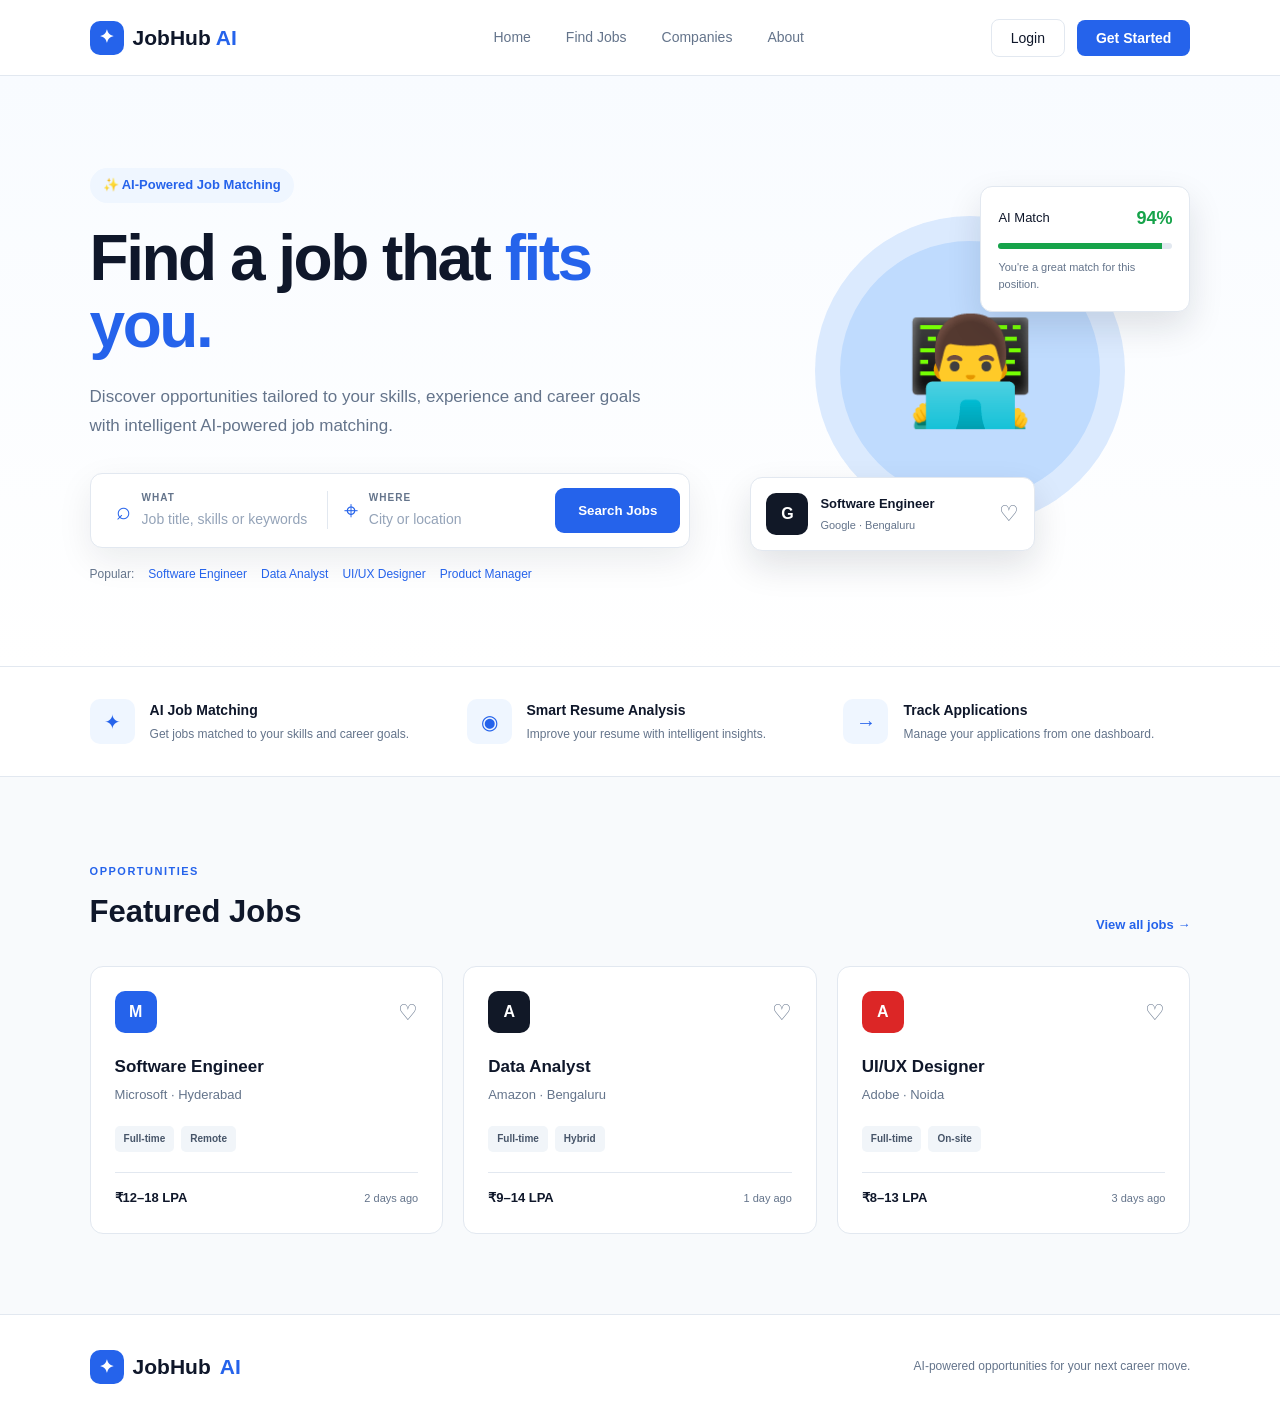
==== FrontEnd/index.html @ 9cd7b2ef "FrontEnd basics done." ====
<!DOCTYPE html>
<html lang="en">
<head>
    <meta charset="UTF-8">
    <meta name="viewport" content="width=device-width, initial-scale=1.0">

    <title>JobHub AI - Find Your Next Opportunity</title>

    <link rel="stylesheet" href="css/style.css">
</head>

<body>

    <!-- Navigation -->
    <header class="navbar">

        <div class="logo">
            <span class="logo-icon">✦</span>
            <span>JobHub <b>AI</b></span>
        </div>

        <nav>
            <a href="#">Home</a>
            <a href="#">Find Jobs</a>
            <a href="#">Companies</a>
            <a href="#">About</a>
        </nav>

        <div class="nav-actions">
            <button class="login-btn">Login</button>
            <button class="signup-btn">Get Started</button>
        </div>

    </header>


    <!-- Hero Section -->
    <main>

        <section class="hero">

            <div class="hero-content">

                <div class="ai-badge">
                    ✨ AI-Powered Job Matching
                </div>

                <h1>
                    Find a job that
                    <span>fits you.</span>
                </h1>

                <p>
                    Discover opportunities tailored to your skills,
                    experience and career goals with intelligent AI-powered
                    job matching.
                </p>


                <!-- Search Box -->
                <div class="search-box">

                    <div class="search-field">
                        <span>⌕</span>
                        <div>
                            <small>WHAT</small>
                            <input
                                type="text"
                                placeholder="Job title, skills or keywords"
                            >
                        </div>
                    </div>

                    <div class="search-divider"></div>

                    <div class="search-field">
                        <span>⌖</span>
                        <div>
                            <small>WHERE</small>
                            <input
                                type="text"
                                placeholder="City or location"
                            >
                        </div>
                    </div>

                    <button class="search-btn">
                        Search Jobs
                    </button>

                </div>


                <div class="popular-searches">
                    <span>Popular:</span>
                    <a href="#">Software Engineer</a>
                    <a href="#">Data Analyst</a>
                    <a href="#">UI/UX Designer</a>
                    <a href="#">Product Manager</a>
                </div>

            </div>


            <!-- Hero Visual -->
            <div class="hero-visual">

                <div class="floating-card match-card">

                    <div class="match-header">
                        <span>AI Match</span>
                        <strong>94%</strong>
                    </div>

                    <div class="match-bar">
                        <div></div>
                    </div>

                    <p>
                        You're a great match for this position.
                    </p>

                </div>


                <div class="profile-circle">
                    <div class="profile-placeholder">
                        👨‍💻
                    </div>
                </div>


                <div class="floating-card job-card">

                    <div class="company-logo">
                        G
                    </div>

                    <div>
                        <h4>Software Engineer</h4>
                        <p>Google · Bengaluru</p>
                    </div>

                    <span class="bookmark">♡</span>

                </div>

            </div>

        </section>


        <!-- Features -->
        <section class="features">

            <div class="feature">

                <div class="feature-icon">
                    ✦
                </div>

                <div>
                    <h3>AI Job Matching</h3>
                    <p>
                        Get jobs matched to your skills and career goals.
                    </p>
                </div>

            </div>


            <div class="feature">

                <div class="feature-icon">
                    ◉
                </div>

                <div>
                    <h3>Smart Resume Analysis</h3>
                    <p>
                        Improve your resume with intelligent insights.
                    </p>
                </div>

            </div>


            <div class="feature">

                <div class="feature-icon">
                    → 
                </div>

                <div>
                    <h3>Track Applications</h3>
                    <p>
                        Manage your applications from one dashboard.
                    </p>
                </div>

            </div>

        </section>


        <!-- Featured Jobs -->
        <section class="jobs-section">

            <div class="section-heading">

                <div>
                    <span class="section-label">OPPORTUNITIES</span>
                    <h2>Featured Jobs</h2>
                </div>

                <a href="#">View all jobs →</a>

            </div>


            <div class="jobs-grid">

                <div class="job-card-item">

                    <div class="job-top">
                        <div class="company-logo microsoft">
                            M
                        </div>

                        <span class="heart">♡</span>
                    </div>

                    <h3>Software Engineer</h3>

                    <p class="company">
                        Microsoft · Hyderabad
                    </p>

                    <div class="job-tags">
                        <span>Full-time</span>
                        <span>Remote</span>
                    </div>

                    <div class="job-bottom">
                        <strong>₹12–18 LPA</strong>
                        <span>2 days ago</span>
                    </div>

                </div>


                <div class="job-card-item">

                    <div class="job-top">
                        <div class="company-logo amazon">
                            A
                        </div>

                        <span class="heart">♡</span>
                    </div>

                    <h3>Data Analyst</h3>

                    <p class="company">
                        Amazon · Bengaluru
                    </p>

                    <div class="job-tags">
                        <span>Full-time</span>
                        <span>Hybrid</span>
                    </div>

                    <div class="job-bottom">
                        <strong>₹9–14 LPA</strong>
                        <span>1 day ago</span>
                    </div>

                </div>


                <div class="job-card-item">

                    <div class="job-top">
                        <div class="company-logo adobe">
                            A
                        </div>

                        <span class="heart">♡</span>
                    </div>

                    <h3>UI/UX Designer</h3>

                    <p class="company">
                        Adobe · Noida
                    </p>

                    <div class="job-tags">
                        <span>Full-time</span>
                        <span>On-site</span>
                    </div>

                    <div class="job-bottom">
                        <strong>₹8–13 LPA</strong>
                        <span>3 days ago</span>
                    </div>

                </div>

            </div>

        </section>

    </main>


    <footer>

        <div class="logo">
            <span class="logo-icon">✦</span>
            JobHub <b>AI</b>
        </div>

        <p>AI-powered opportunities for your next career move.</p>

    </footer>


    <script src="js/script.js"></script>

</body>
</html>
---- FrontEnd/css/style.css ----
/* ================================
   GLOBAL
================================ */

* {
    margin: 0;
    padding: 0;
    box-sizing: border-box;
}

:root {
    --primary: #2563eb;
    --primary-dark: #1d4ed8;
    --dark: #0f172a;
    --text: #334155;
    --muted: #64748b;
    --light: #f8fafc;
    --border: #e2e8f0;
    --white: #ffffff;
    --success: #16a34a;
}

body {
    font-family: Arial, Helvetica, sans-serif;
    background: var(--white);
    color: var(--dark);
    line-height: 1.6;
}

a {
    text-decoration: none;
    color: inherit;
}

button,
input {
    font-family: inherit;
}


/* ================================
   NAVBAR
================================ */

.navbar {
    height: 76px;
    padding: 0 7%;
    display: flex;
    align-items: center;
    justify-content: space-between;
    border-bottom: 1px solid var(--border);
    background: rgba(255, 255, 255, 0.95);
}

.logo {
    display: flex;
    align-items: center;
    gap: 9px;
    font-size: 21px;
    font-weight: 700;
    color: var(--dark);
}

.logo b {
    color: var(--primary);
}

.logo-icon {
    width: 34px;
    height: 34px;
    border-radius: 10px;
    background: var(--primary);
    color: white;
    display: flex;
    align-items: center;
    justify-content: center;
    font-size: 18px;
}

.navbar nav {
    display: flex;
    gap: 35px;
    margin-left: 70px;
}

.navbar nav a {
    color: var(--muted);
    font-size: 14px;
    font-weight: 500;
    transition: 0.2s;
}

.navbar nav a:hover {
    color: var(--primary);
}

.nav-actions {
    display: flex;
    align-items: center;
    gap: 12px;
}

.login-btn,
.signup-btn {
    padding: 10px 19px;
    border-radius: 8px;
    font-size: 14px;
    cursor: pointer;
    transition: 0.2s;
}

.login-btn {
    background: white;
    border: 1px solid var(--border);
    color: var(--dark);
}

.login-btn:hover {
    border-color: var(--primary);
    color: var(--primary);
}

.signup-btn {
    border: none;
    background: var(--primary);
    color: white;
    font-weight: 600;
}

.signup-btn:hover {
    background: var(--primary-dark);
}


/* ================================
   HERO
================================ */

.hero {
    min-height: 590px;
    padding: 70px 7% 60px;
    display: flex;
    align-items: center;
    justify-content: space-between;
    gap: 60px;
    background: linear-gradient(
        180deg,
        #f8fbff 0%,
        #ffffff 100%
    );
}

.hero-content {
    max-width: 650px;
}

.ai-badge {
    display: inline-flex;
    align-items: center;
    gap: 7px;
    padding: 7px 13px;
    border-radius: 30px;
    background: #eff6ff;
    color: var(--primary);
    font-size: 13px;
    font-weight: 600;
    margin-bottom: 22px;
}

.hero h1 {
    font-size: clamp(48px, 5vw, 70px);
    line-height: 1.05;
    letter-spacing: -2.5px;
    margin-bottom: 24px;
}

.hero h1 span {
    color: var(--primary);
}

.hero-content > p {
    max-width: 560px;
    color: var(--muted);
    font-size: 17px;
    line-height: 1.7;
    margin-bottom: 32px;
}


/* ================================
   SEARCH BOX
================================ */

.search-box {
    display: flex;
    align-items: center;
    width: 100%;
    max-width: 650px;
    min-height: 75px;
    padding: 9px;
    background: white;
    border: 1px solid var(--border);
    border-radius: 12px;
    box-shadow: 0 12px 35px rgba(15, 23, 42, 0.08);
}

.search-field {
    flex: 1;
    display: flex;
    align-items: center;
    gap: 11px;
    padding: 0 16px;
}

.search-field > span {
    font-size: 25px;
    color: var(--primary);
}

.search-field small {
    display: block;
    font-size: 10px;
    color: var(--muted);
    font-weight: 700;
    letter-spacing: 1px;
}

.search-field input {
    width: 100%;
    border: none;
    outline: none;
    color: var(--dark);
    font-size: 14px;
    margin-top: 2px;
}

.search-field input::placeholder {
    color: #94a3b8;
}

.search-divider {
    width: 1px;
    height: 38px;
    background: var(--border);
}

.search-btn {
    border: none;
    border-radius: 9px;
    padding: 15px 23px;
    background: var(--primary);
    color: white;
    font-weight: 600;
    cursor: pointer;
    transition: 0.2s;
}

.search-btn:hover {
    background: var(--primary-dark);
    transform: translateY(-1px);
}


/* ================================
   POPULAR SEARCHES
================================ */

.popular-searches {
    margin-top: 17px;
    display: flex;
    align-items: center;
    flex-wrap: wrap;
    gap: 14px;
    font-size: 12px;
}

.popular-searches span {
    color: var(--muted);
}

.popular-searches a {
    color: var(--primary);
    font-weight: 500;
}

.popular-searches a:hover {
    text-decoration: underline;
}


/* ================================
   HERO VISUAL
================================ */

.hero-visual {
    width: 440px;
    height: 420px;
    position: relative;
    flex-shrink: 0;
}

.profile-circle {
    position: absolute;
    width: 310px;
    height: 310px;
    border-radius: 50%;
    background: #dbeafe;
    left: 65px;
    top: 50px;
    display: flex;
    align-items: center;
    justify-content: center;
}

.profile-placeholder {
    width: 260px;
    height: 260px;
    border-radius: 50%;
    background: #bfdbfe;
    display: flex;
    align-items: center;
    justify-content: center;
    font-size: 105px;
}

.floating-card {
    position: absolute;
    background: white;
    border: 1px solid var(--border);
    border-radius: 12px;
    box-shadow: 0 15px 35px rgba(15, 23, 42, 0.12);
    z-index: 2;
}

.match-card {
    width: 210px;
    padding: 17px;
    top: 20px;
    right: 0;
}

.match-header {
    display: flex;
    justify-content: space-between;
    align-items: center;
    font-size: 13px;
}

.match-header strong {
    color: var(--success);
    font-size: 18px;
}

.match-bar {
    width: 100%;
    height: 6px;
    background: #e2e8f0;
    border-radius: 20px;
    margin: 10px 0;
    overflow: hidden;
}

.match-bar div {
    width: 94%;
    height: 100%;
    background: var(--success);
}

.match-card p {
    color: var(--muted);
    font-size: 11px;
}

.job-card {
    bottom: 35px;
    left: 0;
    width: 285px;
    padding: 15px;
    display: flex;
    align-items: center;
    gap: 12px;
}

.company-logo {
    width: 42px;
    height: 42px;
    border-radius: 10px;
    background: #111827;
    color: white;
    display: flex;
    align-items: center;
    justify-content: center;
    font-weight: 700;
    flex-shrink: 0;
}

.job-card h4 {
    font-size: 13px;
    margin-bottom: 2px;
}

.job-card p {
    font-size: 11px;
    color: var(--muted);
}

.bookmark {
    margin-left: auto;
    font-size: 22px;
    color: var(--muted);
}


/* ================================
   FEATURES
================================ */

.features {
    padding: 32px 7%;
    display: grid;
    grid-template-columns: repeat(3, 1fr);
    gap: 30px;
    border-top: 1px solid var(--border);
    border-bottom: 1px solid var(--border);
}

.feature {
    display: flex;
    align-items: center;
    gap: 15px;
}

.feature-icon {
    width: 45px;
    height: 45px;
    border-radius: 10px;
    background: #eff6ff;
    color: var(--primary);
    display: flex;
    align-items: center;
    justify-content: center;
    font-size: 20px;
    flex-shrink: 0;
}

.feature h3 {
    font-size: 14px;
    margin-bottom: 3px;
}

.feature p {
    color: var(--muted);
    font-size: 12px;
}


/* ================================
   FEATURED JOBS
================================ */

.jobs-section {
    padding: 80px 7%;
    background: #f8fafc;
}

.section-heading {
    display: flex;
    align-items: flex-end;
    justify-content: space-between;
    margin-bottom: 30px;
}

.section-label {
    font-size: 11px;
    color: var(--primary);
    font-weight: 700;
    letter-spacing: 1.5px;
}

.section-heading h2 {
    font-size: 31px;
    margin-top: 4px;
}

.section-heading > a {
    color: var(--primary);
    font-size: 13px;
    font-weight: 600;
}

.jobs-grid {
    display: grid;
    grid-template-columns: repeat(3, 1fr);
    gap: 20px;
}

.job-card-item {
    background: white;
    padding: 24px;
    border: 1px solid var(--border);
    border-radius: 13px;
    transition: 0.25s;
}

.job-card-item:hover {
    transform: translateY(-4px);
    box-shadow: 0 15px 35px rgba(15, 23, 42, 0.08);
}

.job-top {
    display: flex;
    justify-content: space-between;
    align-items: center;
    margin-bottom: 20px;
}

.heart {
    color: var(--muted);
    font-size: 22px;
    cursor: pointer;
}

.job-card-item h3 {
    font-size: 17px;
    margin-bottom: 5px;
}

.company {
    color: var(--muted);
    font-size: 13px;
}

.job-tags {
    display: flex;
    gap: 7px;
    margin: 20px 0;
}

.job-tags span {
    background: #f1f5f9;
    color: #475569;
    padding: 5px 9px;
    border-radius: 5px;
    font-size: 10px;
    font-weight: 600;
}

.job-bottom {
    display: flex;
    justify-content: space-between;
    align-items: center;
    border-top: 1px solid var(--border);
    padding-top: 15px;
}

.job-bottom strong {
    font-size: 13px;
}

.job-bottom span {
    color: var(--muted);
    font-size: 11px;
}

.microsoft {
    background: #2563eb;
}

.amazon {
    background: #111827;
}

.adobe {
    background: #dc2626;
}


/* ================================
   FOOTER
================================ */

footer {
    padding: 35px 7%;
    display: flex;
    align-items: center;
    justify-content: space-between;
    border-top: 1px solid var(--border);
}

footer p {
    color: var(--muted);
    font-size: 12px;
}


/* ================================
   RESPONSIVE
================================ */

@media (max-width: 1000px) {

    .hero {
        padding-left: 5%;
        padding-right: 5%;
    }

    .navbar {
        padding-left: 5%;
        padding-right: 5%;
    }

    .hero-visual {
        width: 370px;
        transform: scale(0.9);
    }

    .features,
    .jobs-section {
        padding-left: 5%;
        padding-right: 5%;
    }

}

@media (max-width: 800px) {

    .navbar nav {
        display: none;
    }

    .hero {
        flex-direction: column;
        text-align: center;
    }

    .hero-content {
        max-width: 700px;
    }

    .hero-content > p {
        margin-left: auto;
        margin-right: auto;
    }

    .search-box {
        margin: auto;
    }

    .popular-searches {
        justify-content: center;
    }

    .features {
        grid-template-columns: 1fr;
    }

    .jobs-grid {
        grid-template-columns: 1fr;
    }

    .hero-visual {
        margin-top: 20px;
    }

}

@media (max-width: 550px) {

    .navbar {
        height: 68px;
    }

    .nav-actions .login-btn {
        display: none;
    }

    .hero {
        padding-top: 45px;
    }

    .hero h1 {
        font-size: 43px;
        letter-spacing: -1.5px;
    }

    .search-box {
        flex-direction: column;
        padding: 12px;
        gap: 10px;
    }

    .search-field {
        width: 100%;
        min-height: 45px;
    }

    .search-divider {
        width: 90%;
        height: 1px;
    }

    .search-btn {
        width: 100%;
    }

    .hero-visual {
        width: 340px;
        transform: scale(0.8);
        margin-top: -20px;
    }

    footer {
        flex-direction: column;
        gap: 15px;
        text-align: center;
    }

}
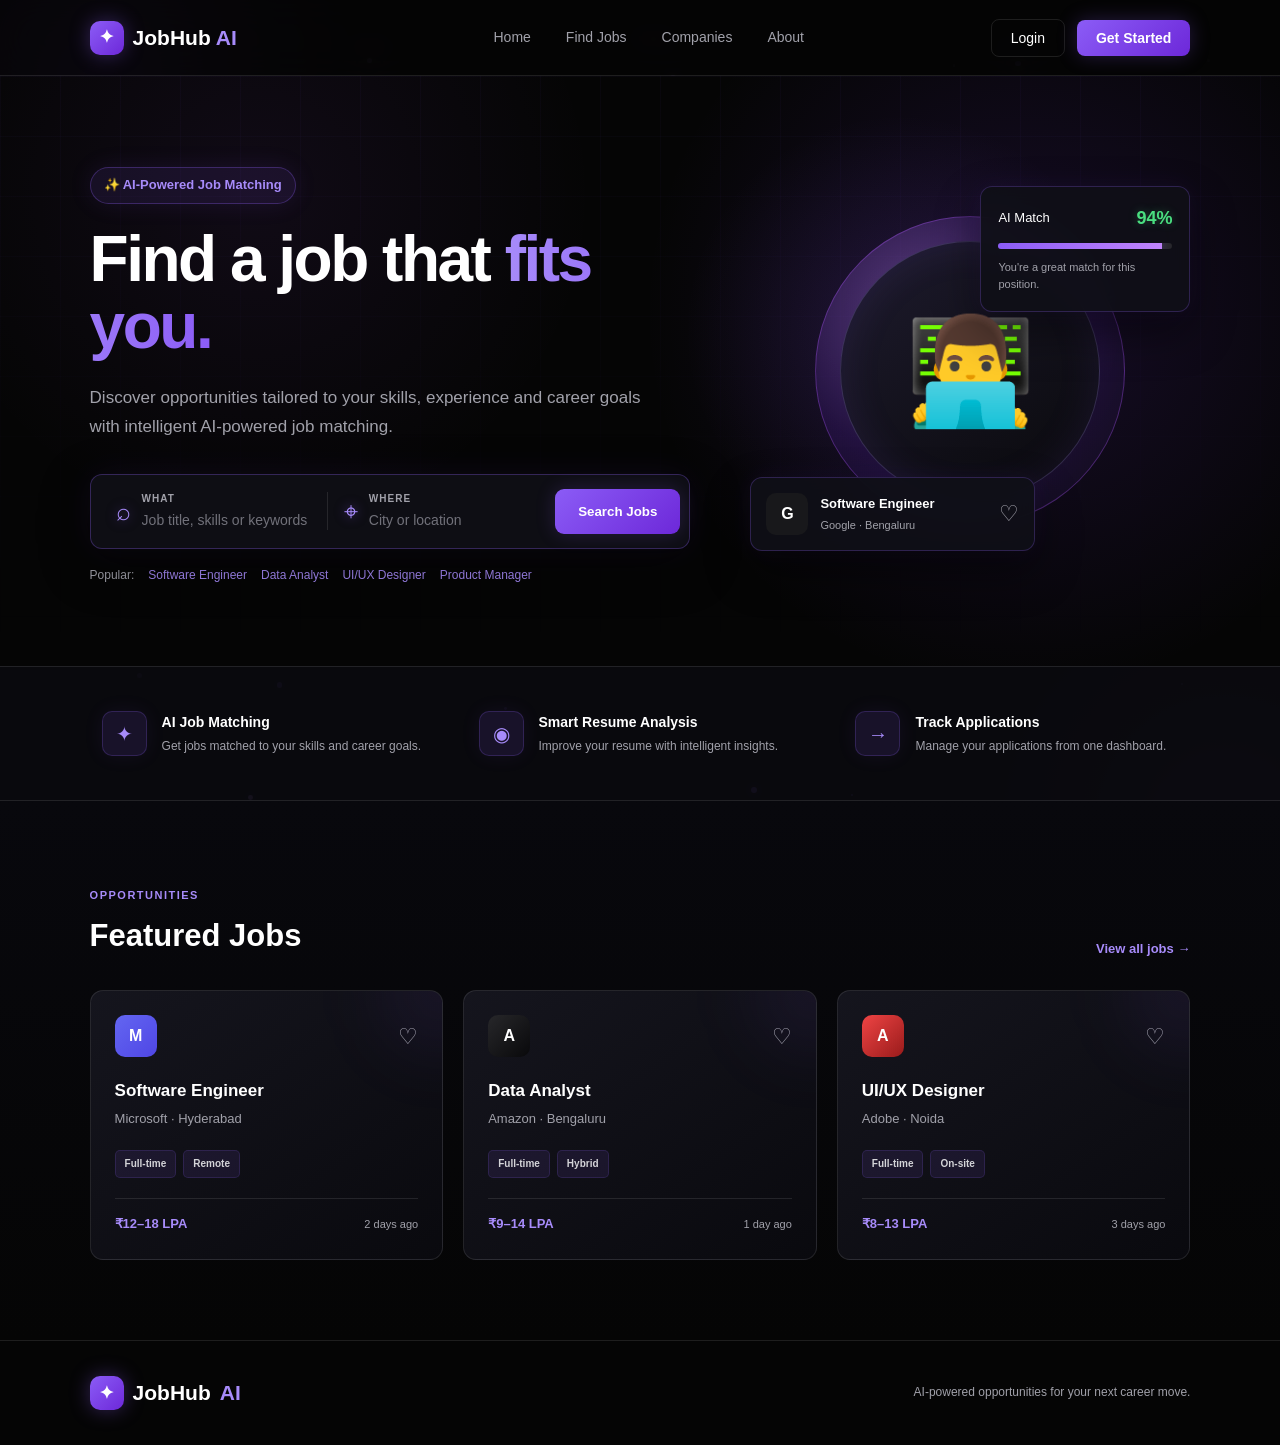
==== commit 4d4d62bf: "FrontUpdate" ====
--- a/FrontEnd/index.html
+++ b/FrontEnd/index.html
@@ -1,169 +1,342 @@
 <!DOCTYPE html>
 <html lang="en">
+
 <head>
+
     <meta charset="UTF-8">
-    <meta name="viewport" content="width=device-width, initial-scale=1.0">
+
+    <meta name="viewport"
+        content="width=device-width, initial-scale=1.0">
 
     <title>JobHub AI - Find Your Next Opportunity</title>
 
     <link rel="stylesheet" href="css/style.css">
+
 </head>
 
+
 <body>
 
-    <!-- Navigation -->
+    <!-- ==================================================
+         ANIMATED AI BACKGROUND
+         ================================================== -->
+
+    <div class="ai-background">
+
+        <div class="background-orb orb-one"></div>
+
+        <div class="background-orb orb-two"></div>
+
+        <div class="background-orb orb-three"></div>
+
+        <div class="background-grid"></div>
+
+    </div>
+
+
+    <!-- ==================================================
+         NAVIGATION
+         ================================================== -->
+
     <header class="navbar">
 
         <div class="logo">
+
             <span class="logo-icon">✦</span>
-            <span>JobHub <b>AI</b></span>
+
+            <span>
+                JobHub <b>AI</b>
+            </span>
+
         </div>
 
+
         <nav>
+
             <a href="#">Home</a>
+
             <a href="#">Find Jobs</a>
+
             <a href="#">Companies</a>
+
             <a href="#">About</a>
+
         </nav>
 
+
         <div class="nav-actions">
-            <button class="login-btn">Login</button>
-            <button class="signup-btn">Get Started</button>
+
+            <button class="login-btn">
+                Login
+            </button>
+
+            <button class="signup-btn">
+                Get Started
+            </button>
+
         </div>
 
     </header>
 
 
-    <!-- Hero Section -->
+    <!-- ==================================================
+         MAIN
+         ================================================== -->
+
     <main>
 
+
+        <!-- ==================================================
+             HERO SECTION
+             ================================================== -->
+
         <section class="hero">
 
+
             <div class="hero-content">
 
+
+                <!-- AI BADGE -->
+
                 <div class="ai-badge">
+
                     ✨ AI-Powered Job Matching
-                </div>
+
+                </div>
+
+
+                <!-- MAIN HEADING -->
 
                 <h1>
+
                     Find a job that
+
                     <span>fits you.</span>
+
                 </h1>
 
+
+                <!-- DESCRIPTION -->
+
                 <p>
-                    Discover opportunities tailored to your skills,
-                    experience and career goals with intelligent AI-powered
-                    job matching.
+
+                    Discover opportunities tailored to your
+                    skills, experience and career goals with
+                    intelligent AI-powered job matching.
+
                 </p>
 
 
-                <!-- Search Box -->
+                <!-- ==================================================
+                     SEARCH BOX
+                     ================================================== -->
+
                 <div class="search-box">
 
+
+                    <!-- JOB SEARCH -->
+
                     <div class="search-field">
+
                         <span>⌕</span>
+
                         <div>
+
                             <small>WHAT</small>
+
                             <input
                                 type="text"
                                 placeholder="Job title, skills or keywords"
                             >
+
                         </div>
-                    </div>
+
+                    </div>
+
 
                     <div class="search-divider"></div>
 
+
+                    <!-- LOCATION SEARCH -->
+
                     <div class="search-field">
+
                         <span>⌖</span>
+
                         <div>
+
                             <small>WHERE</small>
+
                             <input
                                 type="text"
                                 placeholder="City or location"
                             >
+
                         </div>
-                    </div>
+
+                    </div>
+
+
+                    <!-- SEARCH BUTTON -->
 
                     <button class="search-btn">
+
                         Search Jobs
+
                     </button>
 
                 </div>
 
 
+                <!-- ==================================================
+                     POPULAR SEARCHES
+                     ================================================== -->
+
                 <div class="popular-searches">
+
                     <span>Popular:</span>
-                    <a href="#">Software Engineer</a>
-                    <a href="#">Data Analyst</a>
-                    <a href="#">UI/UX Designer</a>
-                    <a href="#">Product Manager</a>
+
+                    <a href="#">
+                        Software Engineer
+                    </a>
+
+                    <a href="#">
+                        Data Analyst
+                    </a>
+
+                    <a href="#">
+                        UI/UX Designer
+                    </a>
+
+                    <a href="#">
+                        Product Manager
+                    </a>
+
                 </div>
 
             </div>
 
 
-            <!-- Hero Visual -->
+            <!-- ==================================================
+                 HERO VISUAL
+                 ================================================== -->
+
             <div class="hero-visual">
 
+
+                <!-- AI MATCH CARD -->
+
                 <div class="floating-card match-card">
 
                     <div class="match-header">
-                        <span>AI Match</span>
-                        <strong>94%</strong>
-                    </div>
+
+                        <span>
+                            AI Match
+                        </span>
+
+                        <strong>
+                            94%
+                        </strong>
+
+                    </div>
+
 
                     <div class="match-bar">
+
                         <div></div>
-                    </div>
+
+                    </div>
+
 
                     <p>
-                        You're a great match for this position.
+                        You're a great match
+                        for this position.
                     </p>
 
                 </div>
 
 
+                <!-- PROFILE -->
+
                 <div class="profile-circle">
+
                     <div class="profile-placeholder">
+
                         👨‍💻
-                    </div>
-                </div>
-
+
+                    </div>
+
+                </div>
+
+
+                <!-- JOB CARD -->
 
                 <div class="floating-card job-card">
 
                     <div class="company-logo">
+
                         G
-                    </div>
+
+                    </div>
+
 
                     <div>
-                        <h4>Software Engineer</h4>
-                        <p>Google · Bengaluru</p>
-                    </div>
-
-                    <span class="bookmark">♡</span>
-
-                </div>
+
+                        <h4>
+                            Software Engineer
+                        </h4>
+
+                        <p>
+                            Google · Bengaluru
+                        </p>
+
+                    </div>
+
+
+                    <span class="bookmark">
+                        ♡
+                    </span>
+
+                </div>
+
+
+                <!-- EXTRA AI DECORATION -->
+
+                <div class="hero-pulse pulse-one"></div>
+
+                <div class="hero-pulse pulse-two"></div>
 
             </div>
 
         </section>
 
 
-        <!-- Features -->
+        <!-- ==================================================
+             FEATURES
+             ================================================== -->
+
         <section class="features">
 
+
             <div class="feature">
 
                 <div class="feature-icon">
+
                     ✦
+
                 </div>
 
                 <div>
-                    <h3>AI Job Matching</h3>
+
+                    <h3>
+                        AI Job Matching
+                    </h3>
+
                     <p>
-                        Get jobs matched to your skills and career goals.
+                        Get jobs matched to your
+                        skills and career goals.
                     </p>
+
                 </div>
 
             </div>
@@ -172,14 +345,22 @@
             <div class="feature">
 
                 <div class="feature-icon">
+
                     ◉
+
                 </div>
 
                 <div>
-                    <h3>Smart Resume Analysis</h3>
+
+                    <h3>
+                        Smart Resume Analysis
+                    </h3>
+
                     <p>
-                        Improve your resume with intelligent insights.
+                        Improve your resume with
+                        intelligent insights.
                     </p>
+
                 </div>
 
             </div>
@@ -188,144 +369,275 @@
             <div class="feature">
 
                 <div class="feature-icon">
-                    → 
+
+                    →
+
                 </div>
 
                 <div>
-                    <h3>Track Applications</h3>
+
+                    <h3>
+                        Track Applications
+                    </h3>
+
                     <p>
-                        Manage your applications from one dashboard.
+                        Manage your applications
+                        from one dashboard.
                     </p>
+
                 </div>
 
             </div>
 
+
         </section>
 
 
-        <!-- Featured Jobs -->
+        <!-- ==================================================
+             FEATURED JOBS
+             ================================================== -->
+
         <section class="jobs-section">
 
+
             <div class="section-heading">
 
+
                 <div>
-                    <span class="section-label">OPPORTUNITIES</span>
-                    <h2>Featured Jobs</h2>
-                </div>
-
-                <a href="#">View all jobs →</a>
+
+                    <span class="section-label">
+                        OPPORTUNITIES
+                    </span>
+
+                    <h2>
+                        Featured Jobs
+                    </h2>
+
+                </div>
+
+
+                <a href="#">
+                    View all jobs →
+                </a>
 
             </div>
 
 
+            <!-- JOB GRID -->
+
             <div class="jobs-grid">
 
+
+                <!-- MICROSOFT -->
+
                 <div class="job-card-item">
 
+
                     <div class="job-top">
+
                         <div class="company-logo microsoft">
                             M
                         </div>
 
-                        <span class="heart">♡</span>
-                    </div>
-
-                    <h3>Software Engineer</h3>
+                        <span class="heart">
+                            ♡
+                        </span>
+
+                    </div>
+
+
+                    <h3>
+                        Software Engineer
+                    </h3>
+
 
                     <p class="company">
                         Microsoft · Hyderabad
                     </p>
 
+
                     <div class="job-tags">
-                        <span>Full-time</span>
-                        <span>Remote</span>
-                    </div>
+
+                        <span>
+                            Full-time
+                        </span>
+
+                        <span>
+                            Remote
+                        </span>
+
+                    </div>
+
 
                     <div class="job-bottom">
-                        <strong>₹12–18 LPA</strong>
-                        <span>2 days ago</span>
-                    </div>
-
-                </div>
-
+
+                        <strong>
+                            ₹12–18 LPA
+                        </strong>
+
+                        <span>
+                            2 days ago
+                        </span>
+
+                    </div>
+
+                </div>
+
+
+                <!-- AMAZON -->
 
                 <div class="job-card-item">
 
+
                     <div class="job-top">
+
                         <div class="company-logo amazon">
                             A
                         </div>
 
-                        <span class="heart">♡</span>
-                    </div>
-
-                    <h3>Data Analyst</h3>
+                        <span class="heart">
+                            ♡
+                        </span>
+
+                    </div>
+
+
+                    <h3>
+                        Data Analyst
+                    </h3>
+
 
                     <p class="company">
                         Amazon · Bengaluru
                     </p>
 
+
                     <div class="job-tags">
-                        <span>Full-time</span>
-                        <span>Hybrid</span>
-                    </div>
+
+                        <span>
+                            Full-time
+                        </span>
+
+                        <span>
+                            Hybrid
+                        </span>
+
+                    </div>
+
 
                     <div class="job-bottom">
-                        <strong>₹9–14 LPA</strong>
-                        <span>1 day ago</span>
-                    </div>
-
-                </div>
-
+
+                        <strong>
+                            ₹9–14 LPA
+                        </strong>
+
+                        <span>
+                            1 day ago
+                        </span>
+
+                    </div>
+
+                </div>
+
+
+                <!-- ADOBE -->
 
                 <div class="job-card-item">
 
+
                     <div class="job-top">
+
                         <div class="company-logo adobe">
                             A
                         </div>
 
-                        <span class="heart">♡</span>
-                    </div>
-
-                    <h3>UI/UX Designer</h3>
+                        <span class="heart">
+                            ♡
+                        </span>
+
+                    </div>
+
+
+                    <h3>
+                        UI/UX Designer
+                    </h3>
+
 
                     <p class="company">
                         Adobe · Noida
                     </p>
 
+
                     <div class="job-tags">
-                        <span>Full-time</span>
-                        <span>On-site</span>
-                    </div>
+
+                        <span>
+                            Full-time
+                        </span>
+
+                        <span>
+                            On-site
+                        </span>
+
+                    </div>
+
 
                     <div class="job-bottom">
-                        <strong>₹8–13 LPA</strong>
-                        <span>3 days ago</span>
-                    </div>
-
-                </div>
+
+                        <strong>
+                            ₹8–13 LPA
+                        </strong>
+
+                        <span>
+                            3 days ago
+                        </span>
+
+                    </div>
+
+                </div>
+
 
             </div>
 
         </section>
 
+
     </main>
 
 
+    <!-- ==================================================
+         FOOTER
+         ================================================== -->
+
     <footer>
 
+
         <div class="logo">
-            <span class="logo-icon">✦</span>
+
+            <span class="logo-icon">
+                ✦
+            </span>
+
             JobHub <b>AI</b>
+
         </div>
 
-        <p>AI-powered opportunities for your next career move.</p>
+
+        <p>
+            AI-powered opportunities for your
+            next career move.
+        </p>
+
 
     </footer>
 
 
+    <!-- ==================================================
+         JAVASCRIPT
+         ================================================== -->
+
     <script src="js/script.js"></script>
 
+
 </body>
+
 </html>
--- a/FrontEnd/css/style.css
+++ b/FrontEnd/css/style.css
@@ -1,6 +1,12 @@
-/* ================================
+/* =========================================================
+   JOBHUB AI
+   Purple + Black + White AI Theme
+   ========================================================= */
+
+
+/* =========================================================
    GLOBAL
-================================ */
+   ========================================================= */
 
 * {
     margin: 0;
@@ -9,23 +15,97 @@
 }
 
 :root {
-    --primary: #2563eb;
-    --primary-dark: #1d4ed8;
-    --dark: #0f172a;
-    --text: #334155;
-    --muted: #64748b;
-    --light: #f8fafc;
-    --border: #e2e8f0;
+    --primary: #8b5cf6;
+    --primary-dark: #6d28d9;
+    --primary-light: #a78bfa;
+    --purple-glow: #7c3aed;
+
+    --black: #050505;
+    --dark: #0a0a0f;
+    --dark-card: #101017;
+    --dark-card-2: #15151f;
+
+    --text: #f8fafc;
+    --muted: #a1a1aa;
+    --muted-light: #d4d4d8;
+
+    --border: rgba(139, 92, 246, 0.22);
+    --border-light: rgba(255, 255, 255, 0.10);
+
     --white: #ffffff;
-    --success: #16a34a;
+    --success: #4ade80;
+}
+
+
+/* =========================================================
+   BODY
+   ========================================================= */
+
+html {
+    scroll-behavior: smooth;
 }
 
 body {
     font-family: Arial, Helvetica, sans-serif;
-    background: var(--white);
-    color: var(--dark);
+    background: var(--black);
+    color: var(--text);
     line-height: 1.6;
-}
+    overflow-x: hidden;
+    position: relative;
+}
+
+
+/* Moving purple glow in the background */
+
+body::before {
+    content: "";
+    position: fixed;
+    width: 500px;
+    height: 500px;
+    border-radius: 50%;
+
+    background: radial-gradient(
+        circle,
+        rgba(124, 58, 237, 0.22) 0%,
+        rgba(124, 58, 237, 0.08) 35%,
+        transparent 70%
+    );
+
+    top: -180px;
+    left: -150px;
+
+    pointer-events: none;
+    z-index: -2;
+
+    animation: backgroundOrbOne 12s ease-in-out infinite;
+}
+
+
+/* Second moving purple glow */
+
+body::after {
+    content: "";
+    position: fixed;
+    width: 550px;
+    height: 550px;
+    border-radius: 50%;
+
+    background: radial-gradient(
+        circle,
+        rgba(168, 85, 247, 0.16) 0%,
+        rgba(139, 92, 246, 0.06) 35%,
+        transparent 70%
+    );
+
+    right: -220px;
+    bottom: -200px;
+
+    pointer-events: none;
+    z-index: -2;
+
+    animation: backgroundOrbTwo 15s ease-in-out infinite;
+}
+
 
 a {
     text-decoration: none;
@@ -38,564 +118,1296 @@
 }
 
 
-/* ================================
+/* =========================================================
+   BACKGROUND ANIMATIONS
+   ========================================================= */
+
+@keyframes backgroundOrbOne {
+
+    0% {
+        transform: translate(0, 0) scale(1);
+    }
+
+    50% {
+        transform: translate(180px, 100px) scale(1.2);
+    }
+
+    100% {
+        transform: translate(0, 0) scale(1);
+    }
+}
+
+
+@keyframes backgroundOrbTwo {
+
+    0% {
+        transform: translate(0, 0) scale(1);
+    }
+
+    50% {
+        transform: translate(-150px, -120px) scale(1.15);
+    }
+
+    100% {
+        transform: translate(0, 0) scale(1);
+    }
+}
+
+
+@keyframes floatCard {
+
+    0% {
+        transform: translateY(0);
+    }
+
+    50% {
+        transform: translateY(-10px);
+    }
+
+    100% {
+        transform: translateY(0);
+    }
+}
+
+
+@keyframes glowPulse {
+
+    0% {
+        box-shadow:
+            0 0 0 rgba(139, 92, 246, 0);
+    }
+
+    50% {
+        box-shadow:
+            0 0 35px rgba(139, 92, 246, 0.35);
+    }
+
+    100% {
+        box-shadow:
+            0 0 0 rgba(139, 92, 246, 0);
+    }
+}
+
+
+@keyframes profileGlow {
+
+    0% {
+        box-shadow:
+            0 0 30px rgba(139, 92, 246, 0.15);
+    }
+
+    50% {
+        box-shadow:
+            0 0 80px rgba(139, 92, 246, 0.40);
+    }
+
+    100% {
+        box-shadow:
+            0 0 30px rgba(139, 92, 246, 0.15);
+    }
+}
+
+
+/* =========================================================
    NAVBAR
-================================ */
+   ========================================================= */
 
 .navbar {
     height: 76px;
     padding: 0 7%;
+
     display: flex;
     align-items: center;
     justify-content: space-between;
-    border-bottom: 1px solid var(--border);
-    background: rgba(255, 255, 255, 0.95);
-}
+
+    border-bottom: 1px solid var(--border-light);
+
+    background: rgba(5, 5, 5, 0.82);
+
+    backdrop-filter: blur(18px);
+    -webkit-backdrop-filter: blur(18px);
+
+    position: relative;
+    z-index: 20;
+}
+
 
 .logo {
     display: flex;
     align-items: center;
+
     gap: 9px;
+
     font-size: 21px;
     font-weight: 700;
-    color: var(--dark);
-}
+
+    color: var(--white);
+}
+
 
 .logo b {
-    color: var(--primary);
-}
+    color: var(--primary-light);
+}
+
 
 .logo-icon {
     width: 34px;
     height: 34px;
+
     border-radius: 10px;
-    background: var(--primary);
+
+    background: linear-gradient(
+        135deg,
+        var(--primary),
+        var(--primary-dark)
+    );
+
     color: white;
+
     display: flex;
     align-items: center;
     justify-content: center;
+
     font-size: 18px;
-}
+
+    box-shadow:
+        0 0 20px rgba(139, 92, 246, 0.35);
+}
+
 
 .navbar nav {
     display: flex;
     gap: 35px;
     margin-left: 70px;
 }
+
 
 .navbar nav a {
     color: var(--muted);
     font-size: 14px;
     font-weight: 500;
-    transition: 0.2s;
-}
+
+    transition: 0.25s ease;
+}
+
 
 .navbar nav a:hover {
-    color: var(--primary);
-}
+    color: var(--primary-light);
+}
+
 
 .nav-actions {
     display: flex;
     align-items: center;
     gap: 12px;
 }
+
 
 .login-btn,
 .signup-btn {
     padding: 10px 19px;
+
     border-radius: 8px;
+
     font-size: 14px;
+
     cursor: pointer;
-    transition: 0.2s;
-}
+
+    transition: 0.25s ease;
+}
+
 
 .login-btn {
-    background: white;
-    border: 1px solid var(--border);
-    color: var(--dark);
-}
+    background: transparent;
+
+    border: 1px solid var(--border-light);
+
+    color: var(--white);
+}
+
 
 .login-btn:hover {
     border-color: var(--primary);
-    color: var(--primary);
-}
+    color: var(--primary-light);
+
+    box-shadow:
+        0 0 18px rgba(139, 92, 246, 0.15);
+}
+
 
 .signup-btn {
     border: none;
-    background: var(--primary);
+
+    background: linear-gradient(
+        135deg,
+        var(--primary),
+        var(--primary-dark)
+    );
+
     color: white;
+
     font-weight: 600;
-}
+
+    box-shadow:
+        0 0 20px rgba(139, 92, 246, 0.25);
+}
+
 
 .signup-btn:hover {
-    background: var(--primary-dark);
-}
-
-
-/* ================================
+    transform: translateY(-2px);
+
+    box-shadow:
+        0 0 30px rgba(139, 92, 246, 0.45);
+}
+
+
+/* =========================================================
    HERO
-================================ */
+   ========================================================= */
 
 .hero {
     min-height: 590px;
+
     padding: 70px 7% 60px;
+
     display: flex;
     align-items: center;
     justify-content: space-between;
+
     gap: 60px;
-    background: linear-gradient(
-        180deg,
-        #f8fbff 0%,
-        #ffffff 100%
-    );
-}
+
+    background:
+        radial-gradient(
+            circle at 80% 40%,
+            rgba(124, 58, 237, 0.15),
+            transparent 35%
+        ),
+        radial-gradient(
+            circle at 20% 20%,
+            rgba(168, 85, 247, 0.07),
+            transparent 30%
+        ),
+        #050505;
+
+    position: relative;
+
+    overflow: hidden;
+}
+
+
+/* Subtle moving light behind hero */
+
+.hero::before {
+    content: "";
+
+    position: absolute;
+
+    width: 450px;
+    height: 450px;
+
+    border-radius: 50%;
+
+    background:
+        radial-gradient(
+            circle,
+            rgba(139, 92, 246, 0.14),
+            transparent 68%
+        );
+
+    right: 12%;
+    top: 5%;
+
+    pointer-events: none;
+
+    animation:
+        heroGlow 10s ease-in-out infinite;
+}
+
+
+.hero::after {
+    content: "";
+
+    position: absolute;
+
+    width: 100%;
+    height: 100%;
+
+    top: 0;
+    left: 0;
+
+    background-image:
+        linear-gradient(
+            rgba(139, 92, 246, 0.035) 1px,
+            transparent 1px
+        ),
+        linear-gradient(
+            90deg,
+            rgba(139, 92, 246, 0.035) 1px,
+            transparent 1px
+        );
+
+    background-size: 60px 60px;
+
+    mask-image:
+        linear-gradient(
+            to bottom,
+            black,
+            transparent
+        );
+
+    pointer-events: none;
+}
+
+
+@keyframes heroGlow {
+
+    0% {
+        transform: translate(0, 0);
+    }
+
+    50% {
+        transform: translate(-80px, 50px);
+    }
+
+    100% {
+        transform: translate(0, 0);
+    }
+}
+
 
 .hero-content {
     max-width: 650px;
-}
+
+    position: relative;
+    z-index: 2;
+}
+
 
 .ai-badge {
     display: inline-flex;
-    align-items: center;
+
+    align-items: center;
+
     gap: 7px;
+
     padding: 7px 13px;
+
     border-radius: 30px;
-    background: #eff6ff;
-    color: var(--primary);
+
+    background:
+        rgba(139, 92, 246, 0.10);
+
+    border:
+        1px solid rgba(139, 92, 246, 0.30);
+
+    color: var(--primary-light);
+
     font-size: 13px;
     font-weight: 600;
+
     margin-bottom: 22px;
-}
+
+    box-shadow:
+        0 0 25px rgba(139, 92, 246, 0.10);
+
+    animation: glowPulse 4s ease-in-out infinite;
+}
+
 
 .hero h1 {
     font-size: clamp(48px, 5vw, 70px);
+
     line-height: 1.05;
+
     letter-spacing: -2.5px;
+
     margin-bottom: 24px;
-}
+
+    color: var(--white);
+}
+
 
 .hero h1 span {
-    color: var(--primary);
-}
+    background:
+        linear-gradient(
+            90deg,
+            #a78bfa,
+            #8b5cf6,
+            #c084fc
+        );
+
+    -webkit-background-clip: text;
+    -webkit-text-fill-color: transparent;
+
+    background-size: 200% auto;
+
+    animation: gradientText 5s linear infinite;
+}
+
+
+@keyframes gradientText {
+
+    0% {
+        background-position: 0% center;
+    }
+
+    100% {
+        background-position: 200% center;
+    }
+}
+
 
 .hero-content > p {
     max-width: 560px;
+
     color: var(--muted);
+
     font-size: 17px;
+
     line-height: 1.7;
+
     margin-bottom: 32px;
 }
 
 
-/* ================================
+/* =========================================================
    SEARCH BOX
-================================ */
+   ========================================================= */
 
 .search-box {
     display: flex;
-    align-items: center;
+
+    align-items: center;
+
     width: 100%;
     max-width: 650px;
+
     min-height: 75px;
+
     padding: 9px;
-    background: white;
-    border: 1px solid var(--border);
+
+    background:
+        rgba(17, 17, 23, 0.88);
+
+    border:
+        1px solid rgba(139, 92, 246, 0.30);
+
     border-radius: 12px;
-    box-shadow: 0 12px 35px rgba(15, 23, 42, 0.08);
-}
+
+    box-shadow:
+        0 15px 50px rgba(0, 0, 0, 0.45),
+        0 0 35px rgba(139, 92, 246, 0.08);
+
+    backdrop-filter: blur(15px);
+
+    transition: 0.3s ease;
+
+    position: relative;
+    z-index: 5;
+}
+
+
+.search-box:focus-within {
+    border-color: var(--primary);
+
+    box-shadow:
+        0 15px 50px rgba(0, 0, 0, 0.5),
+        0 0 35px rgba(139, 92, 246, 0.20);
+}
+
 
 .search-field {
     flex: 1;
-    display: flex;
-    align-items: center;
+
+    display: flex;
+
+    align-items: center;
+
     gap: 11px;
+
     padding: 0 16px;
 }
+
 
 .search-field > span {
     font-size: 25px;
-    color: var(--primary);
-}
+
+    color: var(--primary-light);
+
+    text-shadow:
+        0 0 12px rgba(139, 92, 246, 0.5);
+}
+
 
 .search-field small {
     display: block;
+
     font-size: 10px;
+
     color: var(--muted);
+
     font-weight: 700;
+
     letter-spacing: 1px;
 }
+
 
 .search-field input {
     width: 100%;
+
     border: none;
+
     outline: none;
-    color: var(--dark);
+
+    color: var(--white);
+
+    background: transparent;
+
     font-size: 14px;
+
     margin-top: 2px;
 }
 
+
 .search-field input::placeholder {
-    color: #94a3b8;
-}
+    color: #71717a;
+}
+
 
 .search-divider {
     width: 1px;
+
     height: 38px;
-    background: var(--border);
-}
+
+    background:
+        rgba(255, 255, 255, 0.10);
+}
+
 
 .search-btn {
     border: none;
+
     border-radius: 9px;
+
     padding: 15px 23px;
-    background: var(--primary);
+
+    background:
+        linear-gradient(
+            135deg,
+            var(--primary),
+            var(--primary-dark)
+        );
+
     color: white;
+
     font-weight: 600;
+
     cursor: pointer;
-    transition: 0.2s;
-}
+
+    transition: 0.25s ease;
+
+    box-shadow:
+        0 0 20px rgba(139, 92, 246, 0.20);
+}
+
 
 .search-btn:hover {
-    background: var(--primary-dark);
-    transform: translateY(-1px);
-}
-
-
-/* ================================
+    transform: translateY(-2px);
+
+    box-shadow:
+        0 0 30px rgba(139, 92, 246, 0.45);
+}
+
+
+/* =========================================================
    POPULAR SEARCHES
-================================ */
+   ========================================================= */
 
 .popular-searches {
     margin-top: 17px;
-    display: flex;
-    align-items: center;
+
+    display: flex;
+
+    align-items: center;
+
     flex-wrap: wrap;
+
     gap: 14px;
+
     font-size: 12px;
 }
+
 
 .popular-searches span {
     color: var(--muted);
 }
 
+
 .popular-searches a {
-    color: var(--primary);
+    color: var(--primary-light);
+
     font-weight: 500;
-}
+
+    transition: 0.2s ease;
+}
+
 
 .popular-searches a:hover {
-    text-decoration: underline;
-}
-
-
-/* ================================
+    color: var(--white);
+
+    text-decoration: none;
+
+    text-shadow:
+        0 0 12px rgba(139, 92, 246, 0.5);
+}
+
+
+/* =========================================================
    HERO VISUAL
-================================ */
+   ========================================================= */
 
 .hero-visual {
     width: 440px;
     height: 420px;
+
     position: relative;
+
     flex-shrink: 0;
-}
+
+    z-index: 2;
+}
+
 
 .profile-circle {
     position: absolute;
+
     width: 310px;
     height: 310px;
+
     border-radius: 50%;
-    background: #dbeafe;
+
+    background:
+        radial-gradient(
+            circle at 35% 30%,
+            rgba(192, 132, 252, 0.35),
+            rgba(76, 29, 149, 0.25),
+            rgba(17, 17, 23, 0.5)
+        );
+
+    border:
+        1px solid rgba(168, 85, 247, 0.35);
+
     left: 65px;
     top: 50px;
-    display: flex;
+
+    display: flex;
+
     align-items: center;
     justify-content: center;
-}
+
+    animation:
+        profileGlow 5s ease-in-out infinite;
+}
+
 
 .profile-placeholder {
     width: 260px;
     height: 260px;
+
     border-radius: 50%;
-    background: #bfdbfe;
-    display: flex;
+
+    background:
+        linear-gradient(
+            145deg,
+            #1e1b2e,
+            #09090b
+        );
+
+    border:
+        1px solid rgba(167, 139, 250, 0.25);
+
+    display: flex;
+
     align-items: center;
     justify-content: center;
+
     font-size: 105px;
-}
+
+    box-shadow:
+        inset 0 0 40px rgba(139, 92, 246, 0.10);
+}
+
+
+/* =========================================================
+   FLOATING CARDS
+   ========================================================= */
 
 .floating-card {
     position: absolute;
-    background: white;
-    border: 1px solid var(--border);
+
+    background:
+        rgba(16, 16, 23, 0.92);
+
+    border:
+        1px solid rgba(139, 92, 246, 0.25);
+
     border-radius: 12px;
-    box-shadow: 0 15px 35px rgba(15, 23, 42, 0.12);
+
+    box-shadow:
+        0 20px 45px rgba(0, 0, 0, 0.45),
+        0 0 25px rgba(139, 92, 246, 0.08);
+
     z-index: 2;
-}
+
+    backdrop-filter: blur(12px);
+}
+
 
 .match-card {
     width: 210px;
+
     padding: 17px;
+
     top: 20px;
     right: 0;
-}
+
+    animation:
+        floatCard 4s ease-in-out infinite;
+}
+
 
 .match-header {
     display: flex;
+
     justify-content: space-between;
-    align-items: center;
+
+    align-items: center;
+
     font-size: 13px;
-}
+
+    color: var(--white);
+}
+
 
 .match-header strong {
     color: var(--success);
+
     font-size: 18px;
-}
+
+    text-shadow:
+        0 0 10px rgba(74, 222, 128, 0.3);
+}
+
 
 .match-bar {
     width: 100%;
+
     height: 6px;
-    background: #e2e8f0;
+
+    background: #27272a;
+
     border-radius: 20px;
+
     margin: 10px 0;
+
     overflow: hidden;
 }
+
 
 .match-bar div {
     width: 94%;
+
     height: 100%;
-    background: var(--success);
-}
+
+    background:
+        linear-gradient(
+            90deg,
+            var(--primary),
+            #c084fc
+        );
+
+    box-shadow:
+        0 0 12px rgba(139, 92, 246, 0.6);
+}
+
 
 .match-card p {
     color: var(--muted);
+
     font-size: 11px;
 }
+
 
 .job-card {
     bottom: 35px;
+
     left: 0;
+
     width: 285px;
+
     padding: 15px;
-    display: flex;
-    align-items: center;
+
+    display: flex;
+
+    align-items: center;
+
     gap: 12px;
-}
+
+    animation:
+        floatCard 5s ease-in-out infinite reverse;
+}
+
 
 .company-logo {
     width: 42px;
     height: 42px;
+
     border-radius: 10px;
-    background: #111827;
+
+    background: #18181b;
+
     color: white;
-    display: flex;
+
+    display: flex;
+
     align-items: center;
     justify-content: center;
+
     font-weight: 700;
+
     flex-shrink: 0;
 }
+
 
 .job-card h4 {
     font-size: 13px;
+
     margin-bottom: 2px;
-}
+
+    color: var(--white);
+}
+
 
 .job-card p {
     font-size: 11px;
+
     color: var(--muted);
 }
+
 
 .bookmark {
     margin-left: auto;
+
     font-size: 22px;
+
     color: var(--muted);
-}
-
-
-/* ================================
+
+    cursor: pointer;
+
+    transition: 0.25s;
+}
+
+
+.bookmark:hover {
+    color: var(--primary-light);
+
+    transform: scale(1.15);
+}
+
+
+/* =========================================================
    FEATURES
-================================ */
+   ========================================================= */
 
 .features {
     padding: 32px 7%;
+
     display: grid;
+
     grid-template-columns: repeat(3, 1fr);
+
     gap: 30px;
-    border-top: 1px solid var(--border);
-    border-bottom: 1px solid var(--border);
-}
+
+    border-top:
+        1px solid var(--border-light);
+
+    border-bottom:
+        1px solid var(--border-light);
+
+    background:
+        rgba(10, 10, 15, 0.90);
+
+    position: relative;
+}
+
 
 .feature {
     display: flex;
-    align-items: center;
+
+    align-items: center;
+
     gap: 15px;
-}
+
+    padding: 12px;
+
+    border-radius: 12px;
+
+    transition: 0.3s ease;
+}
+
+
+.feature:hover {
+    background:
+        rgba(139, 92, 246, 0.06);
+
+    transform: translateY(-3px);
+}
+
 
 .feature-icon {
     width: 45px;
     height: 45px;
+
     border-radius: 10px;
-    background: #eff6ff;
-    color: var(--primary);
-    display: flex;
+
+    background:
+        rgba(139, 92, 246, 0.12);
+
+    border:
+        1px solid rgba(139, 92, 246, 0.22);
+
+    color: var(--primary-light);
+
+    display: flex;
+
     align-items: center;
     justify-content: center;
+
     font-size: 20px;
+
     flex-shrink: 0;
-}
+
+    box-shadow:
+        0 0 20px rgba(139, 92, 246, 0.08);
+}
+
 
 .feature h3 {
     font-size: 14px;
+
     margin-bottom: 3px;
-}
+
+    color: var(--white);
+}
+
 
 .feature p {
     color: var(--muted);
+
     font-size: 12px;
 }
 
 
-/* ================================
+/* =========================================================
    FEATURED JOBS
-================================ */
+   ========================================================= */
 
 .jobs-section {
     padding: 80px 7%;
-    background: #f8fafc;
-}
+
+    background:
+        linear-gradient(
+            180deg,
+            #08080d,
+            #050505
+        );
+
+    position: relative;
+}
+
 
 .section-heading {
     display: flex;
+
     align-items: flex-end;
+
     justify-content: space-between;
+
     margin-bottom: 30px;
 }
+
 
 .section-label {
     font-size: 11px;
-    color: var(--primary);
+
+    color: var(--primary-light);
+
     font-weight: 700;
+
     letter-spacing: 1.5px;
 }
+
 
 .section-heading h2 {
     font-size: 31px;
+
     margin-top: 4px;
-}
+
+    color: var(--white);
+}
+
 
 .section-heading > a {
-    color: var(--primary);
+    color: var(--primary-light);
+
     font-size: 13px;
+
     font-weight: 600;
-}
+
+    transition: 0.2s;
+}
+
+
+.section-heading > a:hover {
+    color: white;
+
+    text-shadow:
+        0 0 12px rgba(139, 92, 246, 0.5);
+}
+
 
 .jobs-grid {
     display: grid;
+
     grid-template-columns: repeat(3, 1fr);
+
     gap: 20px;
 }
 
+
 .job-card-item {
-    background: white;
+    background:
+        linear-gradient(
+            145deg,
+            rgba(22, 22, 31, 0.95),
+            rgba(10, 10, 15, 0.95)
+        );
+
     padding: 24px;
-    border: 1px solid var(--border);
+
+    border:
+        1px solid var(--border-light);
+
     border-radius: 13px;
-    transition: 0.25s;
-}
+
+    transition: 0.3s ease;
+
+    position: relative;
+
+    overflow: hidden;
+}
+
+
+/* Purple shine on cards */
+
+.job-card-item::before {
+    content: "";
+
+    position: absolute;
+
+    width: 120px;
+    height: 120px;
+
+    border-radius: 50%;
+
+    background:
+        rgba(139, 92, 246, 0.08);
+
+    filter: blur(35px);
+
+    top: -60px;
+    right: -60px;
+
+    pointer-events: none;
+}
+
 
 .job-card-item:hover {
-    transform: translateY(-4px);
-    box-shadow: 0 15px 35px rgba(15, 23, 42, 0.08);
-}
+    transform: translateY(-7px);
+
+    border-color:
+        rgba(139, 92, 246, 0.40);
+
+    box-shadow:
+        0 20px 45px rgba(0, 0, 0, 0.45),
+        0 0 30px rgba(139, 92, 246, 0.08);
+}
+
 
 .job-top {
     display: flex;
+
     justify-content: space-between;
-    align-items: center;
+
+    align-items: center;
+
     margin-bottom: 20px;
 }
+
 
 .heart {
     color: var(--muted);
+
     font-size: 22px;
+
     cursor: pointer;
-}
+
+    transition: 0.25s;
+}
+
+
+.heart:hover {
+    color: #c084fc;
+
+    transform: scale(1.15);
+}
+
 
 .job-card-item h3 {
     font-size: 17px;
+
     margin-bottom: 5px;
-}
+
+    color: var(--white);
+}
+
 
 .company {
     color: var(--muted);
+
     font-size: 13px;
 }
 
+
 .job-tags {
     display: flex;
+
     gap: 7px;
+
     margin: 20px 0;
 }
 
+
 .job-tags span {
-    background: #f1f5f9;
-    color: #475569;
+    background:
+        rgba(139, 92, 246, 0.10);
+
+    border:
+        1px solid rgba(139, 92, 246, 0.16);
+
+    color: var(--muted-light);
+
     padding: 5px 9px;
+
     border-radius: 5px;
+
     font-size: 10px;
+
     font-weight: 600;
 }
 
+
 .job-bottom {
     display: flex;
+
     justify-content: space-between;
-    align-items: center;
-    border-top: 1px solid var(--border);
+
+    align-items: center;
+
+    border-top:
+        1px solid var(--border-light);
+
     padding-top: 15px;
 }
+
 
 .job-bottom strong {
     font-size: 13px;
-}
+
+    color: var(--primary-light);
+}
+
 
 .job-bottom span {
     color: var(--muted);
+
     font-size: 11px;
 }
 
+
+/* Company logos */
+
 .microsoft {
-    background: #2563eb;
-}
+    background:
+        linear-gradient(
+            135deg,
+            #6366f1,
+            #4f46e5
+        );
+}
+
 
 .amazon {
-    background: #111827;
-}
+    background:
+        linear-gradient(
+            135deg,
+            #27272a,
+            #09090b
+        );
+}
+
 
 .adobe {
-    background: #dc2626;
-}
-
-
-/* ================================
+    background:
+        linear-gradient(
+            135deg,
+            #ef4444,
+            #991b1b
+        );
+}
+
+
+/* =========================================================
    FOOTER
-================================ */
+   ========================================================= */
 
 footer {
     padding: 35px 7%;
-    display: flex;
-    align-items: center;
+
+    display: flex;
+
+    align-items: center;
+
     justify-content: space-between;
-    border-top: 1px solid var(--border);
-}
+
+    border-top:
+        1px solid var(--border-light);
+
+    background:
+        #050505;
+}
+
 
 footer p {
     color: var(--muted);
+
     font-size: 12px;
 }
 
 
-/* ================================
+/* =========================================================
    RESPONSIVE
-================================ */
+   ========================================================= */
 
 @media (max-width: 1000px) {
 
@@ -604,15 +1416,19 @@
         padding-right: 5%;
     }
 
+
     .navbar {
         padding-left: 5%;
         padding-right: 5%;
     }
 
+
     .hero-visual {
         width: 370px;
+
         transform: scale(0.9);
     }
+
 
     .features,
     .jobs-section {
@@ -622,96 +1438,125 @@
 
 }
 
+
 @media (max-width: 800px) {
 
     .navbar nav {
         display: none;
     }
 
+
     .hero {
         flex-direction: column;
+
         text-align: center;
     }
+
 
     .hero-content {
         max-width: 700px;
     }
+
 
     .hero-content > p {
         margin-left: auto;
         margin-right: auto;
     }
 
+
     .search-box {
         margin: auto;
     }
 
+
     .popular-searches {
         justify-content: center;
     }
 
+
     .features {
         grid-template-columns: 1fr;
     }
 
+
     .jobs-grid {
         grid-template-columns: 1fr;
     }
 
+
     .hero-visual {
         margin-top: 20px;
     }
 
 }
 
+
 @media (max-width: 550px) {
 
     .navbar {
         height: 68px;
     }
 
+
     .nav-actions .login-btn {
         display: none;
     }
 
+
     .hero {
         padding-top: 45px;
     }
 
+
     .hero h1 {
         font-size: 43px;
+
         letter-spacing: -1.5px;
     }
+
 
     .search-box {
         flex-direction: column;
+
         padding: 12px;
+
         gap: 10px;
     }
+
 
     .search-field {
         width: 100%;
+
         min-height: 45px;
     }
+
 
     .search-divider {
         width: 90%;
+
         height: 1px;
     }
+
 
     .search-btn {
         width: 100%;
     }
 
+
     .hero-visual {
         width: 340px;
+
         transform: scale(0.8);
+
         margin-top: -20px;
     }
+
 
     footer {
         flex-direction: column;
+
         gap: 15px;
+
         text-align: center;
     }
 
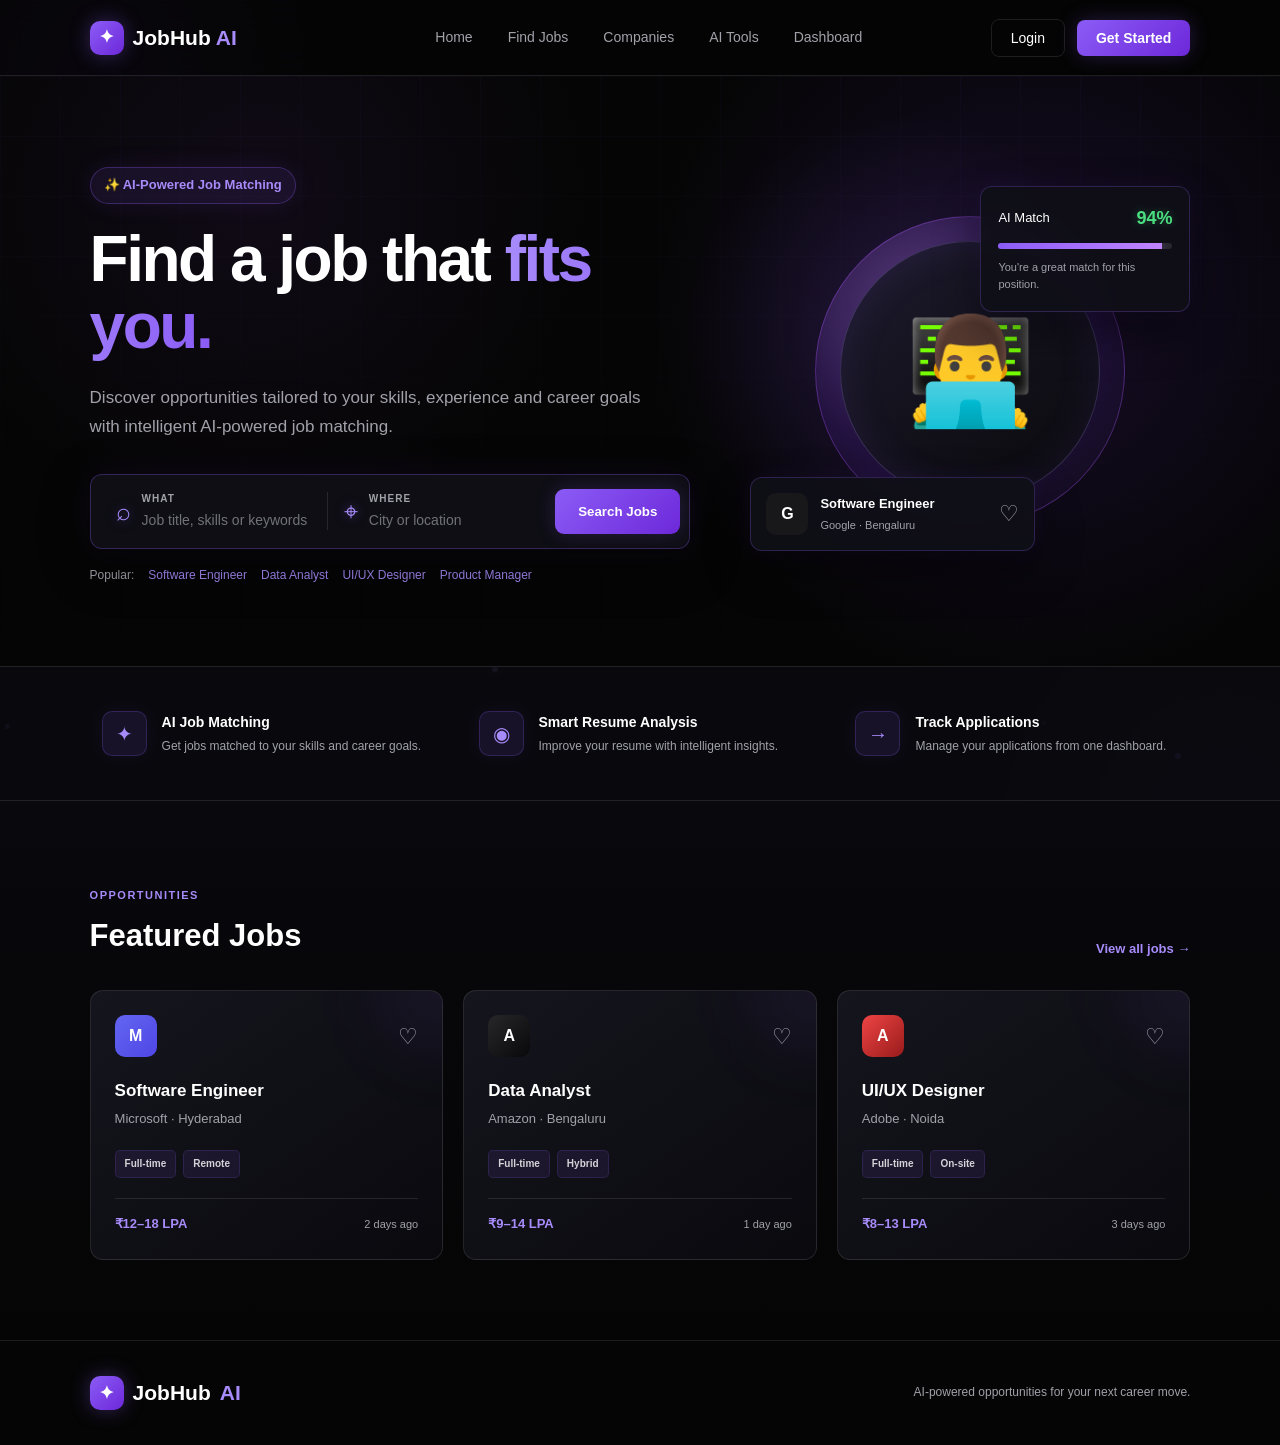
==== commit 80e3de75: "feat: complete JobHub AI Portal frontend suite and Java backend engine" ====
--- a/FrontEnd/index.html
+++ b/FrontEnd/index.html
@@ -53,24 +53,26 @@
 
         <nav>
 
-            <a href="#">Home</a>
-
-            <a href="#">Find Jobs</a>
-
-            <a href="#">Companies</a>
-
-            <a href="#">About</a>
+            <a href="index.html">Home</a>
+
+            <a href="pages/job.html">Find Jobs</a>
+
+            <a href="pages/companies.html">Companies</a>
+
+            <a href="pages/ai-matcher.html">AI Tools</a>
+
+            <a href="pages/dashboard.html">Dashboard</a>
 
         </nav>
 
 
         <div class="nav-actions">
 
-            <button class="login-btn">
+            <button class="login-btn" onclick="window.location.href='pages/login.html'">
                 Login
             </button>
 
-            <button class="signup-btn">
+            <button class="signup-btn" onclick="window.location.href='pages/signup.html'">
                 Get Started
             </button>
 
@@ -416,7 +418,7 @@
                 </div>
 
 
-                <a href="#">
+                <a href="pages/job.html">
                     View all jobs →
                 </a>
 
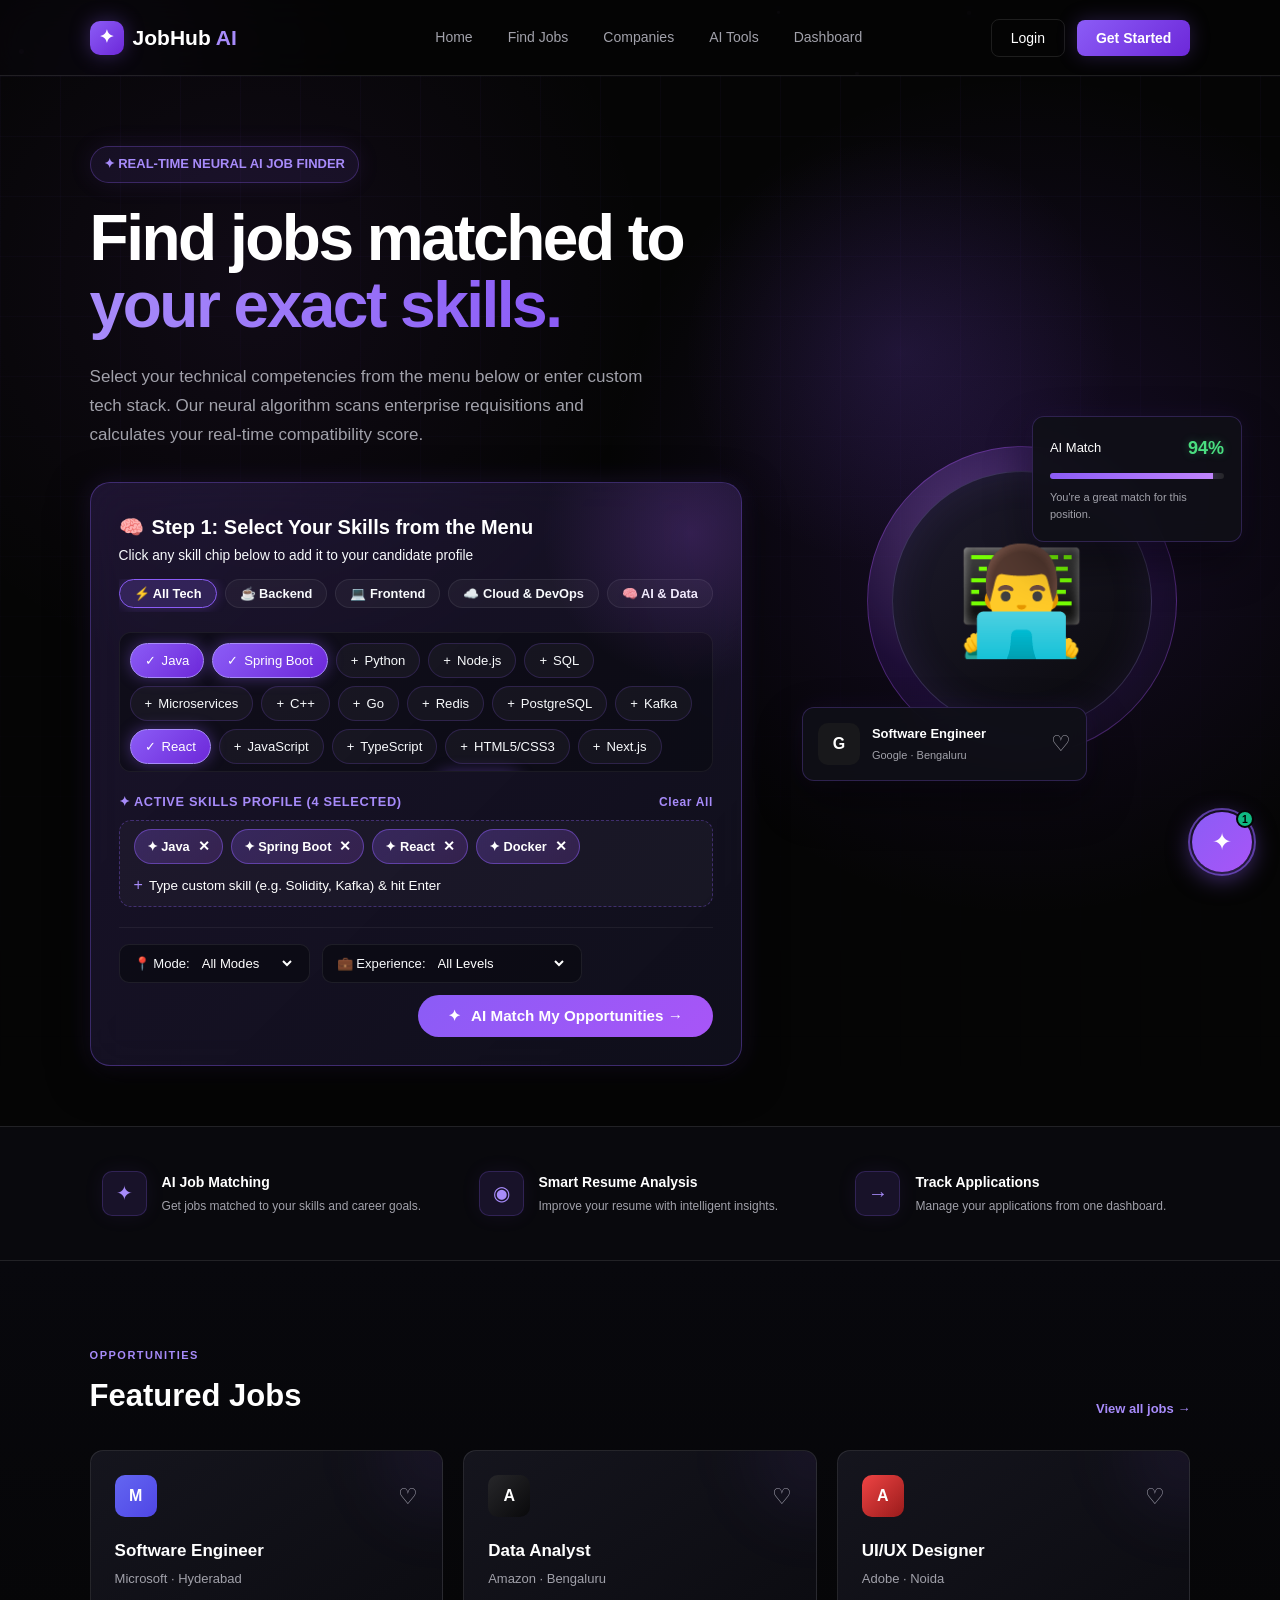
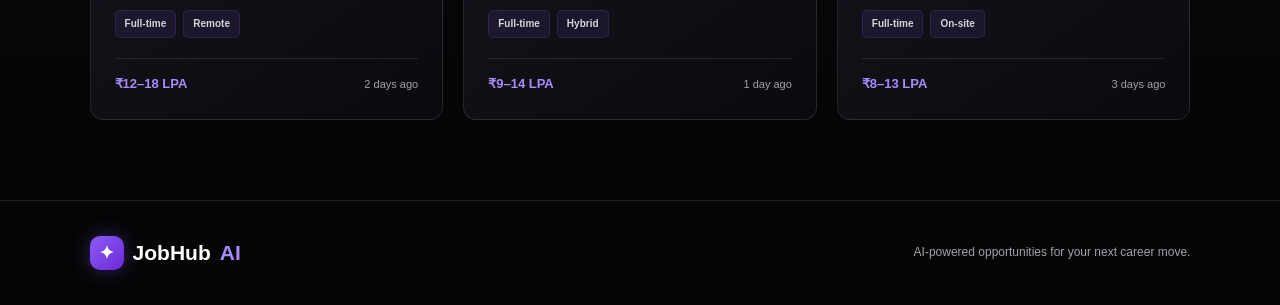
==== commit d84f8e09: "feat: implement AI Skill Finder Hero with real-time neural requisition matching and floating AI Chat" ====
--- a/FrontEnd/index.html
+++ b/FrontEnd/index.html
@@ -94,126 +94,118 @@
 
         <section class="hero">
 
-
-            <div class="hero-content">
-
+            <div class="hero-content" style="max-width: 900px;">
 
                 <!-- AI BADGE -->
-
                 <div class="ai-badge">
-
-                    ✨ AI-Powered Job Matching
-
-                </div>
-
+                    ✦ REAL-TIME NEURAL AI JOB FINDER
+                </div>
 
                 <!-- MAIN HEADING -->
-
                 <h1>
-
-                    Find a job that
-
-                    <span>fits you.</span>
-
+                    Find jobs matched to
+                    <span>your exact skills.</span>
                 </h1>
 
-
                 <!-- DESCRIPTION -->
-
                 <p>
-
-                    Discover opportunities tailored to your
-                    skills, experience and career goals with
-                    intelligent AI-powered job matching.
-
+                    Select your technical competencies from the menu below or enter custom tech stack. Our neural algorithm scans enterprise requisitions and calculates your real-time compatibility score.
                 </p>
 
-
                 <!-- ==================================================
-                     SEARCH BOX
+                     AI SKILLS FINDER CARD
                      ================================================== -->
-
-                <div class="search-box">
-
-
-                    <!-- JOB SEARCH -->
-
-                    <div class="search-field">
-
-                        <span>⌕</span>
-
-                        <div>
-
-                            <small>WHAT</small>
-
-                            <input
-                                type="text"
-                                placeholder="Job title, skills or keywords"
-                            >
-
-                        </div>
-
-                    </div>
-
-
-                    <div class="search-divider"></div>
-
-
-                    <!-- LOCATION SEARCH -->
-
-                    <div class="search-field">
-
-                        <span>⌖</span>
-
-                        <div>
-
-                            <small>WHERE</small>
-
-                            <input
-                                type="text"
-                                placeholder="City or location"
-                            >
-
-                        </div>
-
-                    </div>
-
-
-                    <!-- SEARCH BUTTON -->
-
-                    <button class="search-btn">
-
-                        Search Jobs
-
-                    </button>
-
-                </div>
-
-
-                <!-- ==================================================
-                     POPULAR SEARCHES
-                     ================================================== -->
-
-                <div class="popular-searches">
-
-                    <span>Popular:</span>
-
-                    <a href="#">
-                        Software Engineer
-                    </a>
-
-                    <a href="#">
-                        Data Analyst
-                    </a>
-
-                    <a href="#">
-                        UI/UX Designer
-                    </a>
-
-                    <a href="#">
-                        Product Manager
-                    </a>
-
+                <div class="ai-finder-hero-wrapper">
+                    <div class="ai-skills-finder-card">
+                        <div class="finder-header-row">
+                            <div class="finder-title-group">
+                                <h3><span>🧠</span> Step 1: Select Your Skills from the Menu</h3>
+                                <p>Click any skill chip below to add it to your candidate profile</p>
+                            </div>
+
+                            <!-- Category Tabs -->
+                            <div class="skill-category-tabs" id="skillCategoryTabs">
+                                <button class="category-tab-btn active" data-cat="all">⚡ All Tech</button>
+                                <button class="category-tab-btn" data-cat="backend">☕ Backend</button>
+                                <button class="category-tab-btn" data-cat="frontend">💻 Frontend</button>
+                                <button class="category-tab-btn" data-cat="cloud">☁️ Cloud & DevOps</button>
+                                <button class="category-tab-btn" data-cat="ai">🧠 AI & Data</button>
+                            </div>
+                        </div>
+
+                        <!-- Skills Menu Chips Grid -->
+                        <div class="skills-menu-container" id="homeSkillsMenu">
+                            <!-- Populated dynamically by script.js with rich tech tags -->
+                        </div>
+
+                        <!-- Active Selected Skills Tray -->
+                        <div class="selected-tray-wrapper">
+                            <div class="selected-tray-header">
+                                <span>✦ ACTIVE SKILLS PROFILE (<strong id="selectedSkillsCount">0</strong> SELECTED)</span>
+                                <span id="clearSelectedSkillsBtn" style="color:var(--text-muted); cursor:pointer; font-size:0.75rem;">Clear All</span>
+                            </div>
+
+                            <div class="selected-skills-tray" id="selectedSkillsTray">
+                                <div class="custom-skill-input-box">
+                                    <span style="color:var(--primary-light);">+</span>
+                                    <input type="text" id="customSkillInput" placeholder="Type custom skill (e.g. Solidity, Kafka) & hit Enter">
+                                </div>
+                            </div>
+                        </div>
+
+                        <!-- Preferences & Action Bar -->
+                        <div class="finder-controls-row">
+                            <div class="finder-select-group">
+                                <span>📍 Mode:</span>
+                                <select id="homeWorkplacePref">
+                                    <option value="all">All Modes</option>
+                                    <option value="remote">Remote Only</option>
+                                    <option value="hybrid">Hybrid</option>
+                                    <option value="on-site">On-site</option>
+                                </select>
+                            </div>
+
+                            <div class="finder-select-group">
+                                <span>💼 Experience:</span>
+                                <select id="homeExperiencePref">
+                                    <option value="all">All Levels</option>
+                                    <option value="fresher">Fresher (0–1 yrs)</option>
+                                    <option value="mid">Mid-Level (2–4 yrs)</option>
+                                    <option value="senior">Senior (5+ yrs)</option>
+                                </select>
+                            </div>
+
+                            <button class="btn-ai-match-jobs" id="btnHomeAiMatch">
+                                <span>✦</span> AI Match My Opportunities →
+                            </button>
+                        </div>
+                    </div>
+
+                    <!-- Neural Scanner Moving Overlay (Shows while matching) -->
+                    <div class="home-neural-scanner" id="homeNeuralScanner">
+                        <div class="home-radar-box">
+                            <div class="home-radar-beam"></div>
+                            <span style="color:#fff; font-size:1.4rem;">✦</span>
+                        </div>
+                        <h4 style="color:#fff; font-size:1.1rem; margin-bottom:4px;">Neural Semantic Alignment</h4>
+                        <p class="home-scanner-ticker" id="homeScannerTicker">1/3 Vectorizing selected skills...</p>
+                    </div>
+
+                    <!-- Matched Results Section (Appears after matching) -->
+                    <div class="home-matched-results" id="homeMatchedResultsContainer">
+                        <div class="results-header-bar">
+                            <div>
+                                <span style="font-size:0.75rem; letter-spacing:0.1em; color:var(--primary-light); font-weight:700;">✦ AI RECOMMENDED POSITIONS</span>
+                                <h3 id="homeMatchedCountHeader">Found 4 High-Compatibility Roles</h3>
+                            </div>
+                            <a href="pages/job.html" style="font-size:0.85rem; color:var(--primary-light); font-weight:600;">
+                                View All 20+ Jobs in Full Catalog →
+                            </a>
+                        </div>
+
+                        <!-- Dynamic Matched Jobs List -->
+                        <div id="homeMatchedJobsList" style="display:flex; flex-direction:column; gap:14px;"></div>
+                    </div>
                 </div>
 
             </div>
@@ -634,12 +626,58 @@
 
 
     <!-- ==================================================
+         FLOATING AI CAREER CHATBOT WIDGET
+         ================================================== -->
+    <div class="floating-chat-container" id="jobhubFloatingChat">
+        <!-- Floating Expandable Chat Window -->
+        <div class="floating-chat-window" id="floatingChatWindow">
+            <div class="floating-chat-header">
+                <div class="floating-bot-info">
+                    <div class="floating-bot-avatar">✦</div>
+                    <div>
+                        <strong style="color:#fff; font-size:0.88rem; display:block;">JobHub AI Assistant</strong>
+                        <span style="color:#10b981; font-size:0.7rem;">● Online · Ready to Help</span>
+                    </div>
+                </div>
+                <div class="floating-chat-actions">
+                    <button id="floatingChatCloseBtn" title="Close Chat">✕</button>
+                </div>
+            </div>
+
+            <!-- Messages Stream Area -->
+            <div class="floating-chat-body" id="floatingChatBody">
+                <div class="floating-msg ai">
+                    ✦ Hello! I'm your JobHub AI Career Assistant. Tell me your skills or ask me about tech job matching, interview prep, salary negotiation, or resume tips!
+                </div>
+            </div>
+
+            <!-- Suggestion Quick Chips -->
+            <div class="floating-starters-row">
+                <div class="floating-chip">🎯 Match jobs for Java & React</div>
+                <div class="floating-chip">💼 Salary tips for ₹30 LPA</div>
+                <div class="floating-chip">📝 How to pass ATS test?</div>
+                <div class="floating-chip">🚀 Java interview questions</div>
+            </div>
+
+            <!-- Input Bar -->
+            <div class="floating-chat-input-bar">
+                <input type="text" id="floatingChatInput" placeholder="Ask AI anything about jobs..." autocomplete="off">
+                <button class="floating-chat-send" id="floatingChatSendBtn">➤</button>
+            </div>
+        </div>
+
+        <!-- Floating Launch Orb Button -->
+        <div class="floating-chat-launcher" id="floatingChatLauncher" title="Ask JobHub AI Career Coach">
+            <span>✦</span>
+            <div class="launcher-badge">1</div>
+        </div>
+    </div>
+
+    <!-- ==================================================
          JAVASCRIPT
          ================================================== -->
-
     <script src="js/script.js"></script>
 
-
 </body>
 
 </html>
--- a/FrontEnd/css/style.css
+++ b/FrontEnd/css/style.css
@@ -1,1563 +1,2217 @@
-/* =========================================================
-   JOBHUB AI
-   Purple + Black + White AI Theme
-   ========================================================= */
-
-
-/* =========================================================
-   GLOBAL
-   ========================================================= */
-
-* {
-    margin: 0;
-    padding: 0;
-    box-sizing: border-box;
-}
-
-:root {
-    --primary: #8b5cf6;
-    --primary-dark: #6d28d9;
-    --primary-light: #a78bfa;
-    --purple-glow: #7c3aed;
-
-    --black: #050505;
-    --dark: #0a0a0f;
-    --dark-card: #101017;
-    --dark-card-2: #15151f;
-
-    --text: #f8fafc;
-    --muted: #a1a1aa;
-    --muted-light: #d4d4d8;
-
-    --border: rgba(139, 92, 246, 0.22);
-    --border-light: rgba(255, 255, 255, 0.10);
-
-    --white: #ffffff;
-    --success: #4ade80;
-}
-
-
-/* =========================================================
-   BODY
-   ========================================================= */
-
-html {
-    scroll-behavior: smooth;
-}
-
-body {
-    font-family: Arial, Helvetica, sans-serif;
-    background: var(--black);
-    color: var(--text);
-    line-height: 1.6;
-    overflow-x: hidden;
-    position: relative;
-}
-
-
-/* Moving purple glow in the background */
-
-body::before {
-    content: "";
-    position: fixed;
-    width: 500px;
-    height: 500px;
-    border-radius: 50%;
-
-    background: radial-gradient(
-        circle,
-        rgba(124, 58, 237, 0.22) 0%,
-        rgba(124, 58, 237, 0.08) 35%,
-        transparent 70%
-    );
-
-    top: -180px;
-    left: -150px;
-
-    pointer-events: none;
-    z-index: -2;
-
-    animation: backgroundOrbOne 12s ease-in-out infinite;
-}
-
-
-/* Second moving purple glow */
-
-body::after {
-    content: "";
-    position: fixed;
-    width: 550px;
-    height: 550px;
-    border-radius: 50%;
-
-    background: radial-gradient(
-        circle,
-        rgba(168, 85, 247, 0.16) 0%,
-        rgba(139, 92, 246, 0.06) 35%,
-        transparent 70%
-    );
-
-    right: -220px;
-    bottom: -200px;
-
-    pointer-events: none;
-    z-index: -2;
-
-    animation: backgroundOrbTwo 15s ease-in-out infinite;
-}
-
-
-a {
-    text-decoration: none;
-    color: inherit;
-}
-
-button,
-input {
-    font-family: inherit;
-}
-
-
-/* =========================================================
-   BACKGROUND ANIMATIONS
-   ========================================================= */
-
-@keyframes backgroundOrbOne {
-
-    0% {
-        transform: translate(0, 0) scale(1);
-    }
-
-    50% {
-        transform: translate(180px, 100px) scale(1.2);
-    }
-
-    100% {
-        transform: translate(0, 0) scale(1);
-    }
-}
-
-
-@keyframes backgroundOrbTwo {
-
-    0% {
-        transform: translate(0, 0) scale(1);
-    }
-
-    50% {
-        transform: translate(-150px, -120px) scale(1.15);
-    }
-
-    100% {
-        transform: translate(0, 0) scale(1);
-    }
-}
-
-
-@keyframes floatCard {
-
-    0% {
-        transform: translateY(0);
-    }
-
-    50% {
-        transform: translateY(-10px);
-    }
-
-    100% {
-        transform: translateY(0);
-    }
-}
-
-
-@keyframes glowPulse {
-
-    0% {
-        box-shadow:
-            0 0 0 rgba(139, 92, 246, 0);
-    }
-
-    50% {
-        box-shadow:
-            0 0 35px rgba(139, 92, 246, 0.35);
-    }
-
-    100% {
-        box-shadow:
-            0 0 0 rgba(139, 92, 246, 0);
-    }
-}
-
-
-@keyframes profileGlow {
-
-    0% {
-        box-shadow:
-            0 0 30px rgba(139, 92, 246, 0.15);
-    }
-
-    50% {
-        box-shadow:
-            0 0 80px rgba(139, 92, 246, 0.40);
-    }
-
-    100% {
-        box-shadow:
-            0 0 30px rgba(139, 92, 246, 0.15);
-    }
-}
-
-
-/* =========================================================
-   NAVBAR
-   ========================================================= */
-
-.navbar {
-    height: 76px;
-    padding: 0 7%;
-
-    display: flex;
-    align-items: center;
-    justify-content: space-between;
-
-    border-bottom: 1px solid var(--border-light);
-
-    background: rgba(5, 5, 5, 0.82);
-
-    backdrop-filter: blur(18px);
-    -webkit-backdrop-filter: blur(18px);
-
-    position: relative;
-    z-index: 20;
-}
-
-
-.logo {
-    display: flex;
-    align-items: center;
-
-    gap: 9px;
-
-    font-size: 21px;
-    font-weight: 700;
-
-    color: var(--white);
-}
-
-
-.logo b {
-    color: var(--primary-light);
-}
-
-
-.logo-icon {
-    width: 34px;
-    height: 34px;
-
-    border-radius: 10px;
-
-    background: linear-gradient(
-        135deg,
-        var(--primary),
-        var(--primary-dark)
-    );
-
-    color: white;
-
-    display: flex;
-    align-items: center;
-    justify-content: center;
-
-    font-size: 18px;
-
-    box-shadow:
-        0 0 20px rgba(139, 92, 246, 0.35);
-}
-
-
-.navbar nav {
-    display: flex;
-    gap: 35px;
-    margin-left: 70px;
-}
-
-
-.navbar nav a {
-    color: var(--muted);
-    font-size: 14px;
-    font-weight: 500;
-
-    transition: 0.25s ease;
-}
-
-
-.navbar nav a:hover {
-    color: var(--primary-light);
-}
-
-
-.nav-actions {
-    display: flex;
-    align-items: center;
-    gap: 12px;
-}
-
-
-.login-btn,
-.signup-btn {
-    padding: 10px 19px;
-
-    border-radius: 8px;
-
-    font-size: 14px;
-
-    cursor: pointer;
-
-    transition: 0.25s ease;
-}
-
-
-.login-btn {
-    background: transparent;
-
-    border: 1px solid var(--border-light);
-
-    color: var(--white);
-}
-
-
-.login-btn:hover {
-    border-color: var(--primary);
-    color: var(--primary-light);
-
-    box-shadow:
-        0 0 18px rgba(139, 92, 246, 0.15);
-}
-
-
-.signup-btn {
-    border: none;
-
-    background: linear-gradient(
-        135deg,
-        var(--primary),
-        var(--primary-dark)
-    );
-
-    color: white;
-
-    font-weight: 600;
-
-    box-shadow:
-        0 0 20px rgba(139, 92, 246, 0.25);
-}
-
-
-.signup-btn:hover {
-    transform: translateY(-2px);
-
-    box-shadow:
-        0 0 30px rgba(139, 92, 246, 0.45);
-}
-
-
-/* =========================================================
-   HERO
-   ========================================================= */
-
-.hero {
-    min-height: 590px;
-
-    padding: 70px 7% 60px;
-
-    display: flex;
-    align-items: center;
-    justify-content: space-between;
-
-    gap: 60px;
-
-    background:
-        radial-gradient(
-            circle at 80% 40%,
-            rgba(124, 58, 237, 0.15),
-            transparent 35%
-        ),
-        radial-gradient(
-            circle at 20% 20%,
-            rgba(168, 85, 247, 0.07),
-            transparent 30%
-        ),
-        #050505;
-
-    position: relative;
-
-    overflow: hidden;
-}
-
-
-/* Subtle moving light behind hero */
-
-.hero::before {
-    content: "";
-
-    position: absolute;
-
-    width: 450px;
-    height: 450px;
-
-    border-radius: 50%;
-
-    background:
-        radial-gradient(
-            circle,
-            rgba(139, 92, 246, 0.14),
-            transparent 68%
-        );
-
-    right: 12%;
-    top: 5%;
-
-    pointer-events: none;
-
-    animation:
-        heroGlow 10s ease-in-out infinite;
-}
-
-
-.hero::after {
-    content: "";
-
-    position: absolute;
-
-    width: 100%;
-    height: 100%;
-
-    top: 0;
-    left: 0;
-
-    background-image:
-        linear-gradient(
-            rgba(139, 92, 246, 0.035) 1px,
-            transparent 1px
-        ),
-        linear-gradient(
-            90deg,
-            rgba(139, 92, 246, 0.035) 1px,
-            transparent 1px
-        );
-
-    background-size: 60px 60px;
-
-    mask-image:
-        linear-gradient(
-            to bottom,
-            black,
-            transparent
-        );
-
-    pointer-events: none;
-}
-
-
-@keyframes heroGlow {
-
-    0% {
-        transform: translate(0, 0);
-    }
-
-    50% {
-        transform: translate(-80px, 50px);
-    }
-
-    100% {
-        transform: translate(0, 0);
-    }
-}
-
-
-.hero-content {
-    max-width: 650px;
-
-    position: relative;
-    z-index: 2;
-}
-
-
-.ai-badge {
-    display: inline-flex;
-
-    align-items: center;
-
-    gap: 7px;
-
-    padding: 7px 13px;
-
-    border-radius: 30px;
-
-    background:
-        rgba(139, 92, 246, 0.10);
-
-    border:
-        1px solid rgba(139, 92, 246, 0.30);
-
-    color: var(--primary-light);
-
-    font-size: 13px;
-    font-weight: 600;
-
-    margin-bottom: 22px;
-
-    box-shadow:
-        0 0 25px rgba(139, 92, 246, 0.10);
-
-    animation: glowPulse 4s ease-in-out infinite;
-}
-
-
-.hero h1 {
-    font-size: clamp(48px, 5vw, 70px);
-
-    line-height: 1.05;
-
-    letter-spacing: -2.5px;
-
-    margin-bottom: 24px;
-
-    color: var(--white);
-}
-
-
-.hero h1 span {
-    background:
-        linear-gradient(
-            90deg,
-            #a78bfa,
-            #8b5cf6,
-            #c084fc
-        );
-
-    -webkit-background-clip: text;
-    -webkit-text-fill-color: transparent;
-
-    background-size: 200% auto;
-
-    animation: gradientText 5s linear infinite;
-}
-
-
-@keyframes gradientText {
-
-    0% {
-        background-position: 0% center;
-    }
-
-    100% {
-        background-position: 200% center;
-    }
-}
-
-
-.hero-content > p {
-    max-width: 560px;
-
-    color: var(--muted);
-
-    font-size: 17px;
-
-    line-height: 1.7;
-
-    margin-bottom: 32px;
-}
-
-
-/* =========================================================
-   SEARCH BOX
-   ========================================================= */
-
-.search-box {
-    display: flex;
-
-    align-items: center;
-
-    width: 100%;
-    max-width: 650px;
-
-    min-height: 75px;
-
-    padding: 9px;
-
-    background:
-        rgba(17, 17, 23, 0.88);
-
-    border:
-        1px solid rgba(139, 92, 246, 0.30);
-
-    border-radius: 12px;
-
-    box-shadow:
-        0 15px 50px rgba(0, 0, 0, 0.45),
-        0 0 35px rgba(139, 92, 246, 0.08);
-
-    backdrop-filter: blur(15px);
-
-    transition: 0.3s ease;
-
-    position: relative;
-    z-index: 5;
-}
-
-
-.search-box:focus-within {
-    border-color: var(--primary);
-
-    box-shadow:
-        0 15px 50px rgba(0, 0, 0, 0.5),
-        0 0 35px rgba(139, 92, 246, 0.20);
-}
-
-
-.search-field {
-    flex: 1;
-
-    display: flex;
-
-    align-items: center;
-
-    gap: 11px;
-
-    padding: 0 16px;
-}
-
-
-.search-field > span {
-    font-size: 25px;
-
-    color: var(--primary-light);
-
-    text-shadow:
-        0 0 12px rgba(139, 92, 246, 0.5);
-}
-
-
-.search-field small {
-    display: block;
-
-    font-size: 10px;
-
-    color: var(--muted);
-
-    font-weight: 700;
-
-    letter-spacing: 1px;
-}
-
-
-.search-field input {
-    width: 100%;
-
-    border: none;
-
-    outline: none;
-
-    color: var(--white);
-
-    background: transparent;
-
-    font-size: 14px;
-
-    margin-top: 2px;
-}
-
-
-.search-field input::placeholder {
-    color: #71717a;
-}
-
-
-.search-divider {
-    width: 1px;
-
-    height: 38px;
-
-    background:
-        rgba(255, 255, 255, 0.10);
-}
-
-
-.search-btn {
-    border: none;
-
-    border-radius: 9px;
-
-    padding: 15px 23px;
-
-    background:
-        linear-gradient(
-            135deg,
-            var(--primary),
-            var(--primary-dark)
-        );
-
-    color: white;
-
-    font-weight: 600;
-
-    cursor: pointer;
-
-    transition: 0.25s ease;
-
-    box-shadow:
-        0 0 20px rgba(139, 92, 246, 0.20);
-}
-
-
-.search-btn:hover {
-    transform: translateY(-2px);
-
-    box-shadow:
-        0 0 30px rgba(139, 92, 246, 0.45);
-}
-
-
-/* =========================================================
-   POPULAR SEARCHES
-   ========================================================= */
-
-.popular-searches {
-    margin-top: 17px;
-
-    display: flex;
-
-    align-items: center;
-
-    flex-wrap: wrap;
-
-    gap: 14px;
-
-    font-size: 12px;
-}
-
-
-.popular-searches span {
-    color: var(--muted);
-}
-
-
-.popular-searches a {
-    color: var(--primary-light);
-
-    font-weight: 500;
-
-    transition: 0.2s ease;
-}
-
-
-.popular-searches a:hover {
-    color: var(--white);
-
-    text-decoration: none;
-
-    text-shadow:
-        0 0 12px rgba(139, 92, 246, 0.5);
-}
-
-
-/* =========================================================
-   HERO VISUAL
-   ========================================================= */
-
-.hero-visual {
-    width: 440px;
-    height: 420px;
-
-    position: relative;
-
-    flex-shrink: 0;
-
-    z-index: 2;
-}
-
-
-.profile-circle {
-    position: absolute;
-
-    width: 310px;
-    height: 310px;
-
-    border-radius: 50%;
-
-    background:
-        radial-gradient(
-            circle at 35% 30%,
-            rgba(192, 132, 252, 0.35),
-            rgba(76, 29, 149, 0.25),
-            rgba(17, 17, 23, 0.5)
-        );
-
-    border:
-        1px solid rgba(168, 85, 247, 0.35);
-
-    left: 65px;
-    top: 50px;
-
-    display: flex;
-
-    align-items: center;
-    justify-content: center;
-
-    animation:
-        profileGlow 5s ease-in-out infinite;
-}
-
-
-.profile-placeholder {
-    width: 260px;
-    height: 260px;
-
-    border-radius: 50%;
-
-    background:
-        linear-gradient(
-            145deg,
-            #1e1b2e,
-            #09090b
-        );
-
-    border:
-        1px solid rgba(167, 139, 250, 0.25);
-
-    display: flex;
-
-    align-items: center;
-    justify-content: center;
-
-    font-size: 105px;
-
-    box-shadow:
-        inset 0 0 40px rgba(139, 92, 246, 0.10);
-}
-
-
-/* =========================================================
-   FLOATING CARDS
-   ========================================================= */
-
-.floating-card {
-    position: absolute;
-
-    background:
-        rgba(16, 16, 23, 0.92);
-
-    border:
-        1px solid rgba(139, 92, 246, 0.25);
-
-    border-radius: 12px;
-
-    box-shadow:
-        0 20px 45px rgba(0, 0, 0, 0.45),
-        0 0 25px rgba(139, 92, 246, 0.08);
-
-    z-index: 2;
-
-    backdrop-filter: blur(12px);
-}
-
-
-.match-card {
-    width: 210px;
-
-    padding: 17px;
-
-    top: 20px;
-    right: 0;
-
-    animation:
-        floatCard 4s ease-in-out infinite;
-}
-
-
-.match-header {
-    display: flex;
-
-    justify-content: space-between;
-
-    align-items: center;
-
-    font-size: 13px;
-
-    color: var(--white);
-}
-
-
-.match-header strong {
-    color: var(--success);
-
-    font-size: 18px;
-
-    text-shadow:
-        0 0 10px rgba(74, 222, 128, 0.3);
-}
-
-
-.match-bar {
-    width: 100%;
-
-    height: 6px;
-
-    background: #27272a;
-
-    border-radius: 20px;
-
-    margin: 10px 0;
-
-    overflow: hidden;
-}
-
-
-.match-bar div {
-    width: 94%;
-
-    height: 100%;
-
-    background:
-        linear-gradient(
-            90deg,
-            var(--primary),
-            #c084fc
-        );
-
-    box-shadow:
-        0 0 12px rgba(139, 92, 246, 0.6);
-}
-
-
-.match-card p {
-    color: var(--muted);
-
-    font-size: 11px;
-}
-
-
-.job-card {
-    bottom: 35px;
-
-    left: 0;
-
-    width: 285px;
-
-    padding: 15px;
-
-    display: flex;
-
-    align-items: center;
-
-    gap: 12px;
-
-    animation:
-        floatCard 5s ease-in-out infinite reverse;
-}
-
-
-.company-logo {
-    width: 42px;
-    height: 42px;
-
-    border-radius: 10px;
-
-    background: #18181b;
-
-    color: white;
-
-    display: flex;
-
-    align-items: center;
-    justify-content: center;
-
-    font-weight: 700;
-
-    flex-shrink: 0;
-}
-
-
-.job-card h4 {
-    font-size: 13px;
-
-    margin-bottom: 2px;
-
-    color: var(--white);
-}
-
-
-.job-card p {
-    font-size: 11px;
-
-    color: var(--muted);
-}
-
-
-.bookmark {
-    margin-left: auto;
-
-    font-size: 22px;
-
-    color: var(--muted);
-
-    cursor: pointer;
-
-    transition: 0.25s;
-}
-
-
-.bookmark:hover {
-    color: var(--primary-light);
-
-    transform: scale(1.15);
-}
-
-
-/* =========================================================
-   FEATURES
-   ========================================================= */
-
-.features {
-    padding: 32px 7%;
-
-    display: grid;
-
-    grid-template-columns: repeat(3, 1fr);
-
-    gap: 30px;
-
-    border-top:
-        1px solid var(--border-light);
-
-    border-bottom:
-        1px solid var(--border-light);
-
-    background:
-        rgba(10, 10, 15, 0.90);
-
-    position: relative;
-}
-
-
-.feature {
-    display: flex;
-
-    align-items: center;
-
-    gap: 15px;
-
-    padding: 12px;
-
-    border-radius: 12px;
-
-    transition: 0.3s ease;
-}
-
-
-.feature:hover {
-    background:
-        rgba(139, 92, 246, 0.06);
-
-    transform: translateY(-3px);
-}
-
-
-.feature-icon {
-    width: 45px;
-    height: 45px;
-
-    border-radius: 10px;
-
-    background:
-        rgba(139, 92, 246, 0.12);
-
-    border:
-        1px solid rgba(139, 92, 246, 0.22);
-
-    color: var(--primary-light);
-
-    display: flex;
-
-    align-items: center;
-    justify-content: center;
-
-    font-size: 20px;
-
-    flex-shrink: 0;
-
-    box-shadow:
-        0 0 20px rgba(139, 92, 246, 0.08);
-}
-
-
-.feature h3 {
-    font-size: 14px;
-
-    margin-bottom: 3px;
-
-    color: var(--white);
-}
-
-
-.feature p {
-    color: var(--muted);
-
-    font-size: 12px;
-}
-
-
-/* =========================================================
-   FEATURED JOBS
-   ========================================================= */
-
-.jobs-section {
-    padding: 80px 7%;
-
-    background:
-        linear-gradient(
-            180deg,
-            #08080d,
-            #050505
-        );
-
-    position: relative;
-}
-
-
-.section-heading {
-    display: flex;
-
-    align-items: flex-end;
-
-    justify-content: space-between;
-
-    margin-bottom: 30px;
-}
-
-
-.section-label {
-    font-size: 11px;
-
-    color: var(--primary-light);
-
-    font-weight: 700;
-
-    letter-spacing: 1.5px;
-}
-
-
-.section-heading h2 {
-    font-size: 31px;
-
-    margin-top: 4px;
-
-    color: var(--white);
-}
-
-
-.section-heading > a {
-    color: var(--primary-light);
-
-    font-size: 13px;
-
-    font-weight: 600;
-
-    transition: 0.2s;
-}
-
-
-.section-heading > a:hover {
-    color: white;
-
-    text-shadow:
-        0 0 12px rgba(139, 92, 246, 0.5);
-}
-
-
-.jobs-grid {
-    display: grid;
-
-    grid-template-columns: repeat(3, 1fr);
-
-    gap: 20px;
-}
-
-
-.job-card-item {
-    background:
-        linear-gradient(
-            145deg,
-            rgba(22, 22, 31, 0.95),
-            rgba(10, 10, 15, 0.95)
-        );
-
-    padding: 24px;
-
-    border:
-        1px solid var(--border-light);
-
-    border-radius: 13px;
-
-    transition: 0.3s ease;
-
-    position: relative;
-
-    overflow: hidden;
-}
-
-
-/* Purple shine on cards */
-
-.job-card-item::before {
-    content: "";
-
-    position: absolute;
-
-    width: 120px;
-    height: 120px;
-
-    border-radius: 50%;
-
-    background:
-        rgba(139, 92, 246, 0.08);
-
-    filter: blur(35px);
-
-    top: -60px;
-    right: -60px;
-
-    pointer-events: none;
-}
-
-
-.job-card-item:hover {
-    transform: translateY(-7px);
-
-    border-color:
-        rgba(139, 92, 246, 0.40);
-
-    box-shadow:
-        0 20px 45px rgba(0, 0, 0, 0.45),
-        0 0 30px rgba(139, 92, 246, 0.08);
-}
-
-
-.job-top {
-    display: flex;
-
-    justify-content: space-between;
-
-    align-items: center;
-
-    margin-bottom: 20px;
-}
-
-
-.heart {
-    color: var(--muted);
-
-    font-size: 22px;
-
-    cursor: pointer;
-
-    transition: 0.25s;
-}
-
-
-.heart:hover {
-    color: #c084fc;
-
-    transform: scale(1.15);
-}
-
-
-.job-card-item h3 {
-    font-size: 17px;
-
-    margin-bottom: 5px;
-
-    color: var(--white);
-}
-
-
-.company {
-    color: var(--muted);
-
-    font-size: 13px;
-}
-
-
-.job-tags {
-    display: flex;
-
-    gap: 7px;
-
-    margin: 20px 0;
-}
-
-
-.job-tags span {
-    background:
-        rgba(139, 92, 246, 0.10);
-
-    border:
-        1px solid rgba(139, 92, 246, 0.16);
-
-    color: var(--muted-light);
-
-    padding: 5px 9px;
-
-    border-radius: 5px;
-
-    font-size: 10px;
-
-    font-weight: 600;
-}
-
-
-.job-bottom {
-    display: flex;
-
-    justify-content: space-between;
-
-    align-items: center;
-
-    border-top:
-        1px solid var(--border-light);
-
-    padding-top: 15px;
-}
-
-
-.job-bottom strong {
-    font-size: 13px;
-
-    color: var(--primary-light);
-}
-
-
-.job-bottom span {
-    color: var(--muted);
-
-    font-size: 11px;
-}
-
-
-/* Company logos */
-
-.microsoft {
-    background:
-        linear-gradient(
-            135deg,
-            #6366f1,
-            #4f46e5
-        );
-}
-
-
-.amazon {
-    background:
-        linear-gradient(
-            135deg,
-            #27272a,
-            #09090b
-        );
-}
-
-
-.adobe {
-    background:
-        linear-gradient(
-            135deg,
-            #ef4444,
-            #991b1b
-        );
-}
-
-
-/* =========================================================
-   FOOTER
-   ========================================================= */
-
-footer {
-    padding: 35px 7%;
-
-    display: flex;
-
-    align-items: center;
-
-    justify-content: space-between;
-
-    border-top:
-        1px solid var(--border-light);
-
-    background:
-        #050505;
-}
-
-
-footer p {
-    color: var(--muted);
-
-    font-size: 12px;
-}
-
-
-/* =========================================================
-   RESPONSIVE
-   ========================================================= */
-
-@media (max-width: 1000px) {
-
-    .hero {
-        padding-left: 5%;
-        padding-right: 5%;
-    }
-
-
-    .navbar {
-        padding-left: 5%;
-        padding-right: 5%;
-    }
-
-
-    .hero-visual {
-        width: 370px;
-
-        transform: scale(0.9);
-    }
-
-
-    .features,
-    .jobs-section {
-        padding-left: 5%;
-        padding-right: 5%;
-    }
-
-}
-
-
-@media (max-width: 800px) {
-
-    .navbar nav {
-        display: none;
-    }
-
-
-    .hero {
-        flex-direction: column;
-
-        text-align: center;
-    }
-
-
-    .hero-content {
-        max-width: 700px;
-    }
-
-
-    .hero-content > p {
-        margin-left: auto;
-        margin-right: auto;
-    }
-
-
-    .search-box {
-        margin: auto;
-    }
-
-
-    .popular-searches {
-        justify-content: center;
-    }
-
-
-    .features {
-        grid-template-columns: 1fr;
-    }
-
-
-    .jobs-grid {
-        grid-template-columns: 1fr;
-    }
-
-
-    .hero-visual {
-        margin-top: 20px;
-    }
-
-}
-
-
-@media (max-width: 550px) {
-
-    .navbar {
-        height: 68px;
-    }
-
-
-    .nav-actions .login-btn {
-        display: none;
-    }
-
-
-    .hero {
-        padding-top: 45px;
-    }
-
-
-    .hero h1 {
-        font-size: 43px;
-
-        letter-spacing: -1.5px;
-    }
-
-
-    .search-box {
-        flex-direction: column;
-
-        padding: 12px;
-
-        gap: 10px;
-    }
-
-
-    .search-field {
-        width: 100%;
-
-        min-height: 45px;
-    }
-
-
-    .search-divider {
-        width: 90%;
-
-        height: 1px;
-    }
-
-
-    .search-btn {
-        width: 100%;
-    }
-
-
-    .hero-visual {
-        width: 340px;
-
-        transform: scale(0.8);
-
-        margin-top: -20px;
-    }
-
-
-    footer {
-        flex-direction: column;
-
-        gap: 15px;
-
-        text-align: center;
-    }
-
-}+/* =========================================================
+   JOBHUB AI
+   Purple + Black + White AI Theme
+   ========================================================= */
+
+
+/* =========================================================
+   GLOBAL
+   ========================================================= */
+
+* {
+    margin: 0;
+    padding: 0;
+    box-sizing: border-box;
+}
+
+:root {
+    --primary: #8b5cf6;
+    --primary-dark: #6d28d9;
+    --primary-light: #a78bfa;
+    --purple-glow: #7c3aed;
+
+    --black: #050505;
+    --dark: #0a0a0f;
+    --dark-card: #101017;
+    --dark-card-2: #15151f;
+
+    --text: #f8fafc;
+    --muted: #a1a1aa;
+    --muted-light: #d4d4d8;
+
+    --border: rgba(139, 92, 246, 0.22);
+    --border-light: rgba(255, 255, 255, 0.10);
+
+    --white: #ffffff;
+    --success: #4ade80;
+}
+
+
+/* =========================================================
+   BODY
+   ========================================================= */
+
+html {
+    scroll-behavior: smooth;
+}
+
+body {
+    font-family: Arial, Helvetica, sans-serif;
+    background: var(--black);
+    color: var(--text);
+    line-height: 1.6;
+    overflow-x: hidden;
+    position: relative;
+}
+
+
+/* Moving purple glow in the background */
+
+body::before {
+    content: "";
+    position: fixed;
+    width: 500px;
+    height: 500px;
+    border-radius: 50%;
+
+    background: radial-gradient(
+        circle,
+        rgba(124, 58, 237, 0.22) 0%,
+        rgba(124, 58, 237, 0.08) 35%,
+        transparent 70%
+    );
+
+    top: -180px;
+    left: -150px;
+
+    pointer-events: none;
+    z-index: -2;
+
+    animation: backgroundOrbOne 12s ease-in-out infinite;
+}
+
+
+/* Second moving purple glow */
+
+body::after {
+    content: "";
+    position: fixed;
+    width: 550px;
+    height: 550px;
+    border-radius: 50%;
+
+    background: radial-gradient(
+        circle,
+        rgba(168, 85, 247, 0.16) 0%,
+        rgba(139, 92, 246, 0.06) 35%,
+        transparent 70%
+    );
+
+    right: -220px;
+    bottom: -200px;
+
+    pointer-events: none;
+    z-index: -2;
+
+    animation: backgroundOrbTwo 15s ease-in-out infinite;
+}
+
+
+a {
+    text-decoration: none;
+    color: inherit;
+}
+
+button,
+input {
+    font-family: inherit;
+}
+
+
+/* =========================================================
+   BACKGROUND ANIMATIONS
+   ========================================================= */
+
+@keyframes backgroundOrbOne {
+
+    0% {
+        transform: translate(0, 0) scale(1);
+    }
+
+    50% {
+        transform: translate(180px, 100px) scale(1.2);
+    }
+
+    100% {
+        transform: translate(0, 0) scale(1);
+    }
+}
+
+
+@keyframes backgroundOrbTwo {
+
+    0% {
+        transform: translate(0, 0) scale(1);
+    }
+
+    50% {
+        transform: translate(-150px, -120px) scale(1.15);
+    }
+
+    100% {
+        transform: translate(0, 0) scale(1);
+    }
+}
+
+
+@keyframes floatCard {
+
+    0% {
+        transform: translateY(0);
+    }
+
+    50% {
+        transform: translateY(-10px);
+    }
+
+    100% {
+        transform: translateY(0);
+    }
+}
+
+
+@keyframes glowPulse {
+
+    0% {
+        box-shadow:
+            0 0 0 rgba(139, 92, 246, 0);
+    }
+
+    50% {
+        box-shadow:
+            0 0 35px rgba(139, 92, 246, 0.35);
+    }
+
+    100% {
+        box-shadow:
+            0 0 0 rgba(139, 92, 246, 0);
+    }
+}
+
+
+@keyframes profileGlow {
+
+    0% {
+        box-shadow:
+            0 0 30px rgba(139, 92, 246, 0.15);
+    }
+
+    50% {
+        box-shadow:
+            0 0 80px rgba(139, 92, 246, 0.40);
+    }
+
+    100% {
+        box-shadow:
+            0 0 30px rgba(139, 92, 246, 0.15);
+    }
+}
+
+
+/* =========================================================
+   NAVBAR
+   ========================================================= */
+
+.navbar {
+    height: 76px;
+    padding: 0 7%;
+
+    display: flex;
+    align-items: center;
+    justify-content: space-between;
+
+    border-bottom: 1px solid var(--border-light);
+
+    background: rgba(5, 5, 5, 0.82);
+
+    backdrop-filter: blur(18px);
+    -webkit-backdrop-filter: blur(18px);
+
+    position: relative;
+    z-index: 20;
+}
+
+
+.logo {
+    display: flex;
+    align-items: center;
+
+    gap: 9px;
+
+    font-size: 21px;
+    font-weight: 700;
+
+    color: var(--white);
+}
+
+
+.logo b {
+    color: var(--primary-light);
+}
+
+
+.logo-icon {
+    width: 34px;
+    height: 34px;
+
+    border-radius: 10px;
+
+    background: linear-gradient(
+        135deg,
+        var(--primary),
+        var(--primary-dark)
+    );
+
+    color: white;
+
+    display: flex;
+    align-items: center;
+    justify-content: center;
+
+    font-size: 18px;
+
+    box-shadow:
+        0 0 20px rgba(139, 92, 246, 0.35);
+}
+
+
+.navbar nav {
+    display: flex;
+    gap: 35px;
+    margin-left: 70px;
+}
+
+
+.navbar nav a {
+    color: var(--muted);
+    font-size: 14px;
+    font-weight: 500;
+
+    transition: 0.25s ease;
+}
+
+
+.navbar nav a:hover {
+    color: var(--primary-light);
+}
+
+
+.nav-actions {
+    display: flex;
+    align-items: center;
+    gap: 12px;
+}
+
+
+.login-btn,
+.signup-btn {
+    padding: 10px 19px;
+
+    border-radius: 8px;
+
+    font-size: 14px;
+
+    cursor: pointer;
+
+    transition: 0.25s ease;
+}
+
+
+.login-btn {
+    background: transparent;
+
+    border: 1px solid var(--border-light);
+
+    color: var(--white);
+}
+
+
+.login-btn:hover {
+    border-color: var(--primary);
+    color: var(--primary-light);
+
+    box-shadow:
+        0 0 18px rgba(139, 92, 246, 0.15);
+}
+
+
+.signup-btn {
+    border: none;
+
+    background: linear-gradient(
+        135deg,
+        var(--primary),
+        var(--primary-dark)
+    );
+
+    color: white;
+
+    font-weight: 600;
+
+    box-shadow:
+        0 0 20px rgba(139, 92, 246, 0.25);
+}
+
+
+.signup-btn:hover {
+    transform: translateY(-2px);
+
+    box-shadow:
+        0 0 30px rgba(139, 92, 246, 0.45);
+}
+
+
+/* =========================================================
+   HERO
+   ========================================================= */
+
+.hero {
+    min-height: 590px;
+
+    padding: 70px 7% 60px;
+
+    display: flex;
+    align-items: center;
+    justify-content: space-between;
+
+    gap: 60px;
+
+    background:
+        radial-gradient(
+            circle at 80% 40%,
+            rgba(124, 58, 237, 0.15),
+            transparent 35%
+        ),
+        radial-gradient(
+            circle at 20% 20%,
+            rgba(168, 85, 247, 0.07),
+            transparent 30%
+        ),
+        #050505;
+
+    position: relative;
+
+    overflow: hidden;
+}
+
+
+/* Subtle moving light behind hero */
+
+.hero::before {
+    content: "";
+
+    position: absolute;
+
+    width: 450px;
+    height: 450px;
+
+    border-radius: 50%;
+
+    background:
+        radial-gradient(
+            circle,
+            rgba(139, 92, 246, 0.14),
+            transparent 68%
+        );
+
+    right: 12%;
+    top: 5%;
+
+    pointer-events: none;
+
+    animation:
+        heroGlow 10s ease-in-out infinite;
+}
+
+
+.hero::after {
+    content: "";
+
+    position: absolute;
+
+    width: 100%;
+    height: 100%;
+
+    top: 0;
+    left: 0;
+
+    background-image:
+        linear-gradient(
+            rgba(139, 92, 246, 0.035) 1px,
+            transparent 1px
+        ),
+        linear-gradient(
+            90deg,
+            rgba(139, 92, 246, 0.035) 1px,
+            transparent 1px
+        );
+
+    background-size: 60px 60px;
+
+    mask-image:
+        linear-gradient(
+            to bottom,
+            black,
+            transparent
+        );
+
+    pointer-events: none;
+}
+
+
+@keyframes heroGlow {
+
+    0% {
+        transform: translate(0, 0);
+    }
+
+    50% {
+        transform: translate(-80px, 50px);
+    }
+
+    100% {
+        transform: translate(0, 0);
+    }
+}
+
+
+.hero-content {
+    max-width: 650px;
+
+    position: relative;
+    z-index: 2;
+}
+
+
+.ai-badge {
+    display: inline-flex;
+
+    align-items: center;
+
+    gap: 7px;
+
+    padding: 7px 13px;
+
+    border-radius: 30px;
+
+    background:
+        rgba(139, 92, 246, 0.10);
+
+    border:
+        1px solid rgba(139, 92, 246, 0.30);
+
+    color: var(--primary-light);
+
+    font-size: 13px;
+    font-weight: 600;
+
+    margin-bottom: 22px;
+
+    box-shadow:
+        0 0 25px rgba(139, 92, 246, 0.10);
+
+    animation: glowPulse 4s ease-in-out infinite;
+}
+
+
+.hero h1 {
+    font-size: clamp(48px, 5vw, 70px);
+
+    line-height: 1.05;
+
+    letter-spacing: -2.5px;
+
+    margin-bottom: 24px;
+
+    color: var(--white);
+}
+
+
+.hero h1 span {
+    background:
+        linear-gradient(
+            90deg,
+            #a78bfa,
+            #8b5cf6,
+            #c084fc
+        );
+
+    -webkit-background-clip: text;
+    -webkit-text-fill-color: transparent;
+
+    background-size: 200% auto;
+
+    animation: gradientText 5s linear infinite;
+}
+
+
+@keyframes gradientText {
+
+    0% {
+        background-position: 0% center;
+    }
+
+    100% {
+        background-position: 200% center;
+    }
+}
+
+
+.hero-content > p {
+    max-width: 560px;
+
+    color: var(--muted);
+
+    font-size: 17px;
+
+    line-height: 1.7;
+
+    margin-bottom: 32px;
+}
+
+
+/* =========================================================
+   SEARCH BOX
+   ========================================================= */
+
+.search-box {
+    display: flex;
+
+    align-items: center;
+
+    width: 100%;
+    max-width: 650px;
+
+    min-height: 75px;
+
+    padding: 9px;
+
+    background:
+        rgba(17, 17, 23, 0.88);
+
+    border:
+        1px solid rgba(139, 92, 246, 0.30);
+
+    border-radius: 12px;
+
+    box-shadow:
+        0 15px 50px rgba(0, 0, 0, 0.45),
+        0 0 35px rgba(139, 92, 246, 0.08);
+
+    backdrop-filter: blur(15px);
+
+    transition: 0.3s ease;
+
+    position: relative;
+    z-index: 5;
+}
+
+
+.search-box:focus-within {
+    border-color: var(--primary);
+
+    box-shadow:
+        0 15px 50px rgba(0, 0, 0, 0.5),
+        0 0 35px rgba(139, 92, 246, 0.20);
+}
+
+
+.search-field {
+    flex: 1;
+
+    display: flex;
+
+    align-items: center;
+
+    gap: 11px;
+
+    padding: 0 16px;
+}
+
+
+.search-field > span {
+    font-size: 25px;
+
+    color: var(--primary-light);
+
+    text-shadow:
+        0 0 12px rgba(139, 92, 246, 0.5);
+}
+
+
+.search-field small {
+    display: block;
+
+    font-size: 10px;
+
+    color: var(--muted);
+
+    font-weight: 700;
+
+    letter-spacing: 1px;
+}
+
+
+.search-field input {
+    width: 100%;
+
+    border: none;
+
+    outline: none;
+
+    color: var(--white);
+
+    background: transparent;
+
+    font-size: 14px;
+
+    margin-top: 2px;
+}
+
+
+.search-field input::placeholder {
+    color: #71717a;
+}
+
+
+.search-divider {
+    width: 1px;
+
+    height: 38px;
+
+    background:
+        rgba(255, 255, 255, 0.10);
+}
+
+
+.search-btn {
+    border: none;
+
+    border-radius: 9px;
+
+    padding: 15px 23px;
+
+    background:
+        linear-gradient(
+            135deg,
+            var(--primary),
+            var(--primary-dark)
+        );
+
+    color: white;
+
+    font-weight: 600;
+
+    cursor: pointer;
+
+    transition: 0.25s ease;
+
+    box-shadow:
+        0 0 20px rgba(139, 92, 246, 0.20);
+}
+
+
+.search-btn:hover {
+    transform: translateY(-2px);
+
+    box-shadow:
+        0 0 30px rgba(139, 92, 246, 0.45);
+}
+
+
+/* =========================================================
+   POPULAR SEARCHES
+   ========================================================= */
+
+.popular-searches {
+    margin-top: 17px;
+
+    display: flex;
+
+    align-items: center;
+
+    flex-wrap: wrap;
+
+    gap: 14px;
+
+    font-size: 12px;
+}
+
+
+.popular-searches span {
+    color: var(--muted);
+}
+
+
+.popular-searches a {
+    color: var(--primary-light);
+
+    font-weight: 500;
+
+    transition: 0.2s ease;
+}
+
+
+.popular-searches a:hover {
+    color: var(--white);
+
+    text-decoration: none;
+
+    text-shadow:
+        0 0 12px rgba(139, 92, 246, 0.5);
+}
+
+
+/* =========================================================
+   HERO VISUAL
+   ========================================================= */
+
+.hero-visual {
+    width: 440px;
+    height: 420px;
+
+    position: relative;
+
+    flex-shrink: 0;
+
+    z-index: 2;
+}
+
+
+.profile-circle {
+    position: absolute;
+
+    width: 310px;
+    height: 310px;
+
+    border-radius: 50%;
+
+    background:
+        radial-gradient(
+            circle at 35% 30%,
+            rgba(192, 132, 252, 0.35),
+            rgba(76, 29, 149, 0.25),
+            rgba(17, 17, 23, 0.5)
+        );
+
+    border:
+        1px solid rgba(168, 85, 247, 0.35);
+
+    left: 65px;
+    top: 50px;
+
+    display: flex;
+
+    align-items: center;
+    justify-content: center;
+
+    animation:
+        profileGlow 5s ease-in-out infinite;
+}
+
+
+.profile-placeholder {
+    width: 260px;
+    height: 260px;
+
+    border-radius: 50%;
+
+    background:
+        linear-gradient(
+            145deg,
+            #1e1b2e,
+            #09090b
+        );
+
+    border:
+        1px solid rgba(167, 139, 250, 0.25);
+
+    display: flex;
+
+    align-items: center;
+    justify-content: center;
+
+    font-size: 105px;
+
+    box-shadow:
+        inset 0 0 40px rgba(139, 92, 246, 0.10);
+}
+
+
+/* =========================================================
+   FLOATING CARDS
+   ========================================================= */
+
+.floating-card {
+    position: absolute;
+
+    background:
+        rgba(16, 16, 23, 0.92);
+
+    border:
+        1px solid rgba(139, 92, 246, 0.25);
+
+    border-radius: 12px;
+
+    box-shadow:
+        0 20px 45px rgba(0, 0, 0, 0.45),
+        0 0 25px rgba(139, 92, 246, 0.08);
+
+    z-index: 2;
+
+    backdrop-filter: blur(12px);
+}
+
+
+.match-card {
+    width: 210px;
+
+    padding: 17px;
+
+    top: 20px;
+    right: 0;
+
+    animation:
+        floatCard 4s ease-in-out infinite;
+}
+
+
+.match-header {
+    display: flex;
+
+    justify-content: space-between;
+
+    align-items: center;
+
+    font-size: 13px;
+
+    color: var(--white);
+}
+
+
+.match-header strong {
+    color: var(--success);
+
+    font-size: 18px;
+
+    text-shadow:
+        0 0 10px rgba(74, 222, 128, 0.3);
+}
+
+
+.match-bar {
+    width: 100%;
+
+    height: 6px;
+
+    background: #27272a;
+
+    border-radius: 20px;
+
+    margin: 10px 0;
+
+    overflow: hidden;
+}
+
+
+.match-bar div {
+    width: 94%;
+
+    height: 100%;
+
+    background:
+        linear-gradient(
+            90deg,
+            var(--primary),
+            #c084fc
+        );
+
+    box-shadow:
+        0 0 12px rgba(139, 92, 246, 0.6);
+}
+
+
+.match-card p {
+    color: var(--muted);
+
+    font-size: 11px;
+}
+
+
+.job-card {
+    bottom: 35px;
+
+    left: 0;
+
+    width: 285px;
+
+    padding: 15px;
+
+    display: flex;
+
+    align-items: center;
+
+    gap: 12px;
+
+    animation:
+        floatCard 5s ease-in-out infinite reverse;
+}
+
+
+.company-logo {
+    width: 42px;
+    height: 42px;
+
+    border-radius: 10px;
+
+    background: #18181b;
+
+    color: white;
+
+    display: flex;
+
+    align-items: center;
+    justify-content: center;
+
+    font-weight: 700;
+
+    flex-shrink: 0;
+}
+
+
+.job-card h4 {
+    font-size: 13px;
+
+    margin-bottom: 2px;
+
+    color: var(--white);
+}
+
+
+.job-card p {
+    font-size: 11px;
+
+    color: var(--muted);
+}
+
+
+.bookmark {
+    margin-left: auto;
+
+    font-size: 22px;
+
+    color: var(--muted);
+
+    cursor: pointer;
+
+    transition: 0.25s;
+}
+
+
+.bookmark:hover {
+    color: var(--primary-light);
+
+    transform: scale(1.15);
+}
+
+
+/* =========================================================
+   FEATURES
+   ========================================================= */
+
+.features {
+    padding: 32px 7%;
+
+    display: grid;
+
+    grid-template-columns: repeat(3, 1fr);
+
+    gap: 30px;
+
+    border-top:
+        1px solid var(--border-light);
+
+    border-bottom:
+        1px solid var(--border-light);
+
+    background:
+        rgba(10, 10, 15, 0.90);
+
+    position: relative;
+}
+
+
+.feature {
+    display: flex;
+
+    align-items: center;
+
+    gap: 15px;
+
+    padding: 12px;
+
+    border-radius: 12px;
+
+    transition: 0.3s ease;
+}
+
+
+.feature:hover {
+    background:
+        rgba(139, 92, 246, 0.06);
+
+    transform: translateY(-3px);
+}
+
+
+.feature-icon {
+    width: 45px;
+    height: 45px;
+
+    border-radius: 10px;
+
+    background:
+        rgba(139, 92, 246, 0.12);
+
+    border:
+        1px solid rgba(139, 92, 246, 0.22);
+
+    color: var(--primary-light);
+
+    display: flex;
+
+    align-items: center;
+    justify-content: center;
+
+    font-size: 20px;
+
+    flex-shrink: 0;
+
+    box-shadow:
+        0 0 20px rgba(139, 92, 246, 0.08);
+}
+
+
+.feature h3 {
+    font-size: 14px;
+
+    margin-bottom: 3px;
+
+    color: var(--white);
+}
+
+
+.feature p {
+    color: var(--muted);
+
+    font-size: 12px;
+}
+
+
+/* =========================================================
+   FEATURED JOBS
+   ========================================================= */
+
+.jobs-section {
+    padding: 80px 7%;
+
+    background:
+        linear-gradient(
+            180deg,
+            #08080d,
+            #050505
+        );
+
+    position: relative;
+}
+
+
+.section-heading {
+    display: flex;
+
+    align-items: flex-end;
+
+    justify-content: space-between;
+
+    margin-bottom: 30px;
+}
+
+
+.section-label {
+    font-size: 11px;
+
+    color: var(--primary-light);
+
+    font-weight: 700;
+
+    letter-spacing: 1.5px;
+}
+
+
+.section-heading h2 {
+    font-size: 31px;
+
+    margin-top: 4px;
+
+    color: var(--white);
+}
+
+
+.section-heading > a {
+    color: var(--primary-light);
+
+    font-size: 13px;
+
+    font-weight: 600;
+
+    transition: 0.2s;
+}
+
+
+.section-heading > a:hover {
+    color: white;
+
+    text-shadow:
+        0 0 12px rgba(139, 92, 246, 0.5);
+}
+
+
+.jobs-grid {
+    display: grid;
+
+    grid-template-columns: repeat(3, 1fr);
+
+    gap: 20px;
+}
+
+
+.job-card-item {
+    background:
+        linear-gradient(
+            145deg,
+            rgba(22, 22, 31, 0.95),
+            rgba(10, 10, 15, 0.95)
+        );
+
+    padding: 24px;
+
+    border:
+        1px solid var(--border-light);
+
+    border-radius: 13px;
+
+    transition: 0.3s ease;
+
+    position: relative;
+
+    overflow: hidden;
+}
+
+
+/* Purple shine on cards */
+
+.job-card-item::before {
+    content: "";
+
+    position: absolute;
+
+    width: 120px;
+    height: 120px;
+
+    border-radius: 50%;
+
+    background:
+        rgba(139, 92, 246, 0.08);
+
+    filter: blur(35px);
+
+    top: -60px;
+    right: -60px;
+
+    pointer-events: none;
+}
+
+
+.job-card-item:hover {
+    transform: translateY(-7px);
+
+    border-color:
+        rgba(139, 92, 246, 0.40);
+
+    box-shadow:
+        0 20px 45px rgba(0, 0, 0, 0.45),
+        0 0 30px rgba(139, 92, 246, 0.08);
+}
+
+
+.job-top {
+    display: flex;
+
+    justify-content: space-between;
+
+    align-items: center;
+
+    margin-bottom: 20px;
+}
+
+
+.heart {
+    color: var(--muted);
+
+    font-size: 22px;
+
+    cursor: pointer;
+
+    transition: 0.25s;
+}
+
+
+.heart:hover {
+    color: #c084fc;
+
+    transform: scale(1.15);
+}
+
+
+.job-card-item h3 {
+    font-size: 17px;
+
+    margin-bottom: 5px;
+
+    color: var(--white);
+}
+
+
+.company {
+    color: var(--muted);
+
+    font-size: 13px;
+}
+
+
+.job-tags {
+    display: flex;
+
+    gap: 7px;
+
+    margin: 20px 0;
+}
+
+
+.job-tags span {
+    background:
+        rgba(139, 92, 246, 0.10);
+
+    border:
+        1px solid rgba(139, 92, 246, 0.16);
+
+    color: var(--muted-light);
+
+    padding: 5px 9px;
+
+    border-radius: 5px;
+
+    font-size: 10px;
+
+    font-weight: 600;
+}
+
+
+.job-bottom {
+    display: flex;
+
+    justify-content: space-between;
+
+    align-items: center;
+
+    border-top:
+        1px solid var(--border-light);
+
+    padding-top: 15px;
+}
+
+
+.job-bottom strong {
+    font-size: 13px;
+
+    color: var(--primary-light);
+}
+
+
+.job-bottom span {
+    color: var(--muted);
+
+    font-size: 11px;
+}
+
+
+/* Company logos */
+
+.microsoft {
+    background:
+        linear-gradient(
+            135deg,
+            #6366f1,
+            #4f46e5
+        );
+}
+
+
+.amazon {
+    background:
+        linear-gradient(
+            135deg,
+            #27272a,
+            #09090b
+        );
+}
+
+
+.adobe {
+    background:
+        linear-gradient(
+            135deg,
+            #ef4444,
+            #991b1b
+        );
+}
+
+
+/* =========================================================
+   FOOTER
+   ========================================================= */
+
+footer {
+    padding: 35px 7%;
+
+    display: flex;
+
+    align-items: center;
+
+    justify-content: space-between;
+
+    border-top:
+        1px solid var(--border-light);
+
+    background:
+        #050505;
+}
+
+
+footer p {
+    color: var(--muted);
+
+    font-size: 12px;
+}
+
+
+/* =========================================================
+   RESPONSIVE
+   ========================================================= */
+
+@media (max-width: 1000px) {
+
+    .hero {
+        padding-left: 5%;
+        padding-right: 5%;
+    }
+
+
+    .navbar {
+        padding-left: 5%;
+        padding-right: 5%;
+    }
+
+
+    .hero-visual {
+        width: 370px;
+
+        transform: scale(0.9);
+    }
+
+
+    .features,
+    .jobs-section {
+        padding-left: 5%;
+        padding-right: 5%;
+    }
+
+}
+
+
+@media (max-width: 800px) {
+
+    .navbar nav {
+        display: none;
+    }
+
+
+    .hero {
+        flex-direction: column;
+
+        text-align: center;
+    }
+
+
+    .hero-content {
+        max-width: 700px;
+    }
+
+
+    .hero-content > p {
+        margin-left: auto;
+        margin-right: auto;
+    }
+
+
+    .search-box {
+        margin: auto;
+    }
+
+
+    .popular-searches {
+        justify-content: center;
+    }
+
+
+    .features {
+        grid-template-columns: 1fr;
+    }
+
+
+    .jobs-grid {
+        grid-template-columns: 1fr;
+    }
+
+
+    .hero-visual {
+        margin-top: 20px;
+    }
+
+}
+
+
+@media (max-width: 550px) {
+
+    .navbar {
+        height: 68px;
+    }
+
+
+    .nav-actions .login-btn {
+        display: none;
+    }
+
+
+    .hero {
+        padding-top: 45px;
+    }
+
+
+    .hero h1 {
+        font-size: 43px;
+
+        letter-spacing: -1.5px;
+    }
+
+
+    .search-box {
+        flex-direction: column;
+
+        padding: 12px;
+
+        gap: 10px;
+    }
+
+
+    .search-field {
+        width: 100%;
+
+        min-height: 45px;
+    }
+
+
+    .search-divider {
+        width: 90%;
+
+        height: 1px;
+    }
+
+
+    .search-btn {
+        width: 100%;
+    }
+
+
+    .hero-visual {
+        width: 340px;
+
+        transform: scale(0.8);
+
+        margin-top: -20px;
+    }
+
+
+    footer {
+        flex-direction: column;
+        gap: 15px;
+        text-align: center;
+    }
+}
+
+/* =========================================================
+   AI SKILL FINDER HERO & REAL-TIME MATCHING SYSTEM
+   ========================================================= */
+
+.ai-finder-hero-wrapper {
+    width: 100%;
+    margin-top: 24px;
+}
+
+.ai-skills-finder-card {
+    background: linear-gradient(135deg, rgba(139, 92, 246, 0.16) 0%, rgba(16, 16, 28, 0.92) 100%);
+    border: 1px solid rgba(139, 92, 246, 0.35);
+    border-radius: 20px;
+    padding: 28px;
+    box-shadow: 0 12px 40px rgba(0, 0, 0, 0.5), 0 0 25px rgba(139, 92, 246, 0.15);
+    backdrop-filter: blur(20px);
+    -webkit-backdrop-filter: blur(20px);
+    display: flex;
+    flex-direction: column;
+    gap: 20px;
+    position: relative;
+    overflow: hidden;
+}
+
+.ai-skills-finder-card::before {
+    content: '';
+    position: absolute;
+    width: 300px;
+    height: 300px;
+    border-radius: 50%;
+    background: radial-gradient(circle, rgba(168, 85, 247, 0.2), transparent 70%);
+    top: -100px;
+    right: -100px;
+    pointer-events: none;
+    animation: pulseOrb 8s ease-in-out infinite alternate;
+}
+
+@keyframes pulseOrb {
+    from { transform: scale(0.9); opacity: 0.5; }
+    to { transform: scale(1.2); opacity: 0.8; }
+}
+
+.finder-header-row {
+    display: flex;
+    justify-content: space-between;
+    align-items: center;
+    flex-wrap: wrap;
+    gap: 12px;
+}
+
+.finder-title-group h3 {
+    font-size: 1.25rem;
+    font-weight: 700;
+    color: #fff;
+    display: flex;
+    align-items: center;
+    gap: 8px;
+}
+
+.finder-title-group p {
+    color: var(--text-secondary);
+    font-size: 0.86rem;
+    margin-top: 2px;
+}
+
+/* Category Filter Tabs */
+.skill-category-tabs {
+    display: flex;
+    gap: 8px;
+    overflow-x: auto;
+    padding-bottom: 4px;
+    scrollbar-width: none;
+}
+
+.skill-category-tabs::-webkit-scrollbar {
+    display: none;
+}
+
+.category-tab-btn {
+    background: rgba(255, 255, 255, 0.04);
+    border: 1px solid rgba(255, 255, 255, 0.08);
+    color: var(--text-secondary);
+    padding: 6px 14px;
+    border-radius: 9999px;
+    font-size: 0.8rem;
+    font-weight: 600;
+    cursor: pointer;
+    transition: all 0.25s ease;
+    white-space: nowrap;
+}
+
+.category-tab-btn:hover,
+.category-tab-btn.active {
+    background: rgba(139, 92, 246, 0.22);
+    border-color: var(--primary);
+    color: #fff;
+    box-shadow: 0 0 12px rgba(139, 92, 246, 0.3);
+}
+
+/* Skills Menu Grid */
+.skills-menu-container {
+    display: flex;
+    flex-wrap: wrap;
+    gap: 8px;
+    max-height: 140px;
+    overflow-y: auto;
+    padding: 10px;
+    background: rgba(10, 10, 18, 0.6);
+    border: 1px solid rgba(255, 255, 255, 0.06);
+    border-radius: 12px;
+}
+
+.menu-skill-chip {
+    background: rgba(255, 255, 255, 0.04);
+    border: 1px solid rgba(139, 92, 246, 0.2);
+    color: var(--text-secondary);
+    padding: 6px 14px;
+    border-radius: 9999px;
+    font-size: 0.82rem;
+    font-weight: 500;
+    cursor: pointer;
+    transition: all 0.2s cubic-bezier(0.4, 0, 0.2, 1);
+    display: inline-flex;
+    align-items: center;
+    gap: 6px;
+    user-select: none;
+}
+
+.menu-skill-chip:hover {
+    background: rgba(139, 92, 246, 0.15);
+    border-color: var(--primary-light);
+    color: #fff;
+    transform: translateY(-2px);
+    box-shadow: 0 4px 12px rgba(139, 92, 246, 0.25);
+}
+
+.menu-skill-chip.selected {
+    background: linear-gradient(135deg, var(--primary), var(--primary-dark));
+    border-color: var(--primary-light);
+    color: #fff;
+    box-shadow: 0 0 15px rgba(139, 92, 246, 0.4);
+}
+
+/* Selected Skills Tray */
+.selected-tray-wrapper {
+    display: flex;
+    flex-direction: column;
+    gap: 8px;
+}
+
+.selected-tray-header {
+    display: flex;
+    justify-content: space-between;
+    align-items: center;
+    font-size: 0.8rem;
+    color: var(--primary-light);
+    font-weight: 700;
+    letter-spacing: 0.05em;
+}
+
+.selected-skills-tray {
+    display: flex;
+    flex-wrap: wrap;
+    align-items: center;
+    gap: 8px;
+    min-height: 48px;
+    padding: 8px 14px;
+    background: rgba(255, 255, 255, 0.03);
+    border: 1px dashed rgba(139, 92, 246, 0.35);
+    border-radius: 12px;
+}
+
+.selected-skill-pill {
+    background: linear-gradient(135deg, rgba(139, 92, 246, 0.25), rgba(168, 85, 247, 0.18));
+    border: 1px solid rgba(139, 92, 246, 0.5);
+    color: #fff;
+    padding: 5px 12px;
+    border-radius: 9999px;
+    font-size: 0.8rem;
+    font-weight: 600;
+    display: inline-flex;
+    align-items: center;
+    gap: 8px;
+    animation: popIn 0.25s ease-out;
+}
+
+@keyframes popIn {
+    from { opacity: 0; transform: scale(0.8); }
+    to { opacity: 1; transform: scale(1); }
+}
+
+.selected-skill-pill .remove-skill {
+    cursor: pointer;
+    font-size: 0.9rem;
+    color: var(--text-muted);
+    transition: color 0.2s;
+}
+
+.selected-skill-pill .remove-skill:hover {
+    color: #ef4444;
+}
+
+/* Custom Skill Input */
+.custom-skill-input-box {
+    display: flex;
+    align-items: center;
+    gap: 6px;
+    background: transparent;
+    border: none;
+    flex: 1;
+    min-width: 140px;
+}
+
+.custom-skill-input-box input {
+    background: transparent;
+    border: none;
+    color: #fff;
+    font-size: 0.84rem;
+    outline: none;
+    width: 100%;
+}
+
+.custom-skill-input-box input::placeholder {
+    color: var(--text-muted);
+}
+
+/* Preferences & Submit Row */
+.finder-controls-row {
+    display: flex;
+    gap: 12px;
+    align-items: center;
+    flex-wrap: wrap;
+    border-top: 1px solid rgba(255, 255, 255, 0.06);
+    padding-top: 16px;
+}
+
+.finder-select-group {
+    display: flex;
+    align-items: center;
+    gap: 8px;
+    background: rgba(10, 10, 18, 0.7);
+    border: 1px solid rgba(255, 255, 255, 0.08);
+    padding: 8px 14px;
+    border-radius: 10px;
+    font-size: 0.82rem;
+    color: var(--text-secondary);
+}
+
+.finder-select-group select {
+    background: transparent;
+    border: none;
+    color: #fff;
+    font-size: 0.82rem;
+    outline: none;
+    cursor: pointer;
+}
+
+.finder-select-group select option {
+    background: #11111f;
+    color: #fff;
+}
+
+.btn-ai-match-jobs {
+    margin-left: auto;
+    background: linear-gradient(135deg, var(--primary), #a855f7);
+    color: #fff;
+    border: none;
+    padding: 12px 30px;
+    border-radius: 9999px;
+    font-weight: 700;
+    font-size: 0.95rem;
+    cursor: pointer;
+    transition: all 0.3s cubic-bezier(0.4, 0, 0.2, 1);
+    box-shadow: 0 4px 20px var(--primary-glow);
+    display: inline-flex;
+    align-items: center;
+    gap: 10px;
+}
+
+.btn-ai-match-jobs:hover {
+    transform: translateY(-2px);
+    box-shadow: 0 8px 30px rgba(139, 92, 246, 0.6);
+}
+
+/* =========================================================
+   HOMEPAGE LIVE AI SCANNER OVERLAY & RESULTS
+   ========================================================= */
+
+.home-neural-scanner {
+    display: none;
+    background: rgba(10, 10, 18, 0.9);
+    border: 1px solid rgba(139, 92, 246, 0.3);
+    border-radius: 16px;
+    padding: 24px;
+    text-align: center;
+    margin-top: 20px;
+    animation: fadeIn 0.3s ease-out;
+}
+
+.home-radar-box {
+    width: 120px;
+    height: 120px;
+    border-radius: 50%;
+    border: 2px dashed rgba(139, 92, 246, 0.4);
+    margin: 0 auto 14px auto;
+    position: relative;
+    display: grid;
+    place-items: center;
+}
+
+.home-radar-beam {
+    position: absolute;
+    width: 50%;
+    height: 50%;
+    top: 0;
+    right: 0;
+    transform-origin: bottom left;
+    background: linear-gradient(135deg, rgba(168, 85, 247, 0.6) 0%, transparent 70%);
+    border-radius: 100% 0 0 0;
+    animation: radarRotate 3s linear infinite;
+}
+
+.home-scanner-ticker {
+    color: var(--primary-light);
+    font-size: 0.88rem;
+    font-weight: 600;
+}
+
+/* Home Matched Results Grid */
+.home-matched-results {
+    display: none;
+    flex-direction: column;
+    gap: 16px;
+    margin-top: 28px;
+    animation: fadeIn 0.4s ease-out;
+}
+
+.results-header-bar {
+    display: flex;
+    justify-content: space-between;
+    align-items: center;
+    flex-wrap: wrap;
+    gap: 10px;
+    margin-bottom: 6px;
+}
+
+.results-header-bar h3 {
+    font-size: 1.3rem;
+    color: #fff;
+    font-weight: 700;
+}
+
+.home-job-matched-card {
+    background: var(--dark-card);
+    border: 1px solid var(--border-subtle);
+    border-radius: 16px;
+    padding: 22px;
+    display: flex;
+    flex-direction: column;
+    gap: 14px;
+    transition: all 0.3s ease;
+    cursor: pointer;
+    position: relative;
+    overflow: hidden;
+}
+
+.home-job-matched-card:hover {
+    border-color: rgba(139, 92, 246, 0.4);
+    transform: translateY(-3px);
+    box-shadow: 0 10px 30px rgba(0, 0, 0, 0.5);
+}
+
+.home-card-top {
+    display: flex;
+    justify-content: space-between;
+    align-items: flex-start;
+    gap: 14px;
+}
+
+.home-company-info {
+    display: flex;
+    align-items: center;
+    gap: 14px;
+}
+
+.home-match-badge {
+    background: rgba(16, 185, 129, 0.15);
+    border: 1px solid rgba(16, 185, 129, 0.4);
+    color: #10b981;
+    padding: 6px 14px;
+    border-radius: 9999px;
+    font-size: 0.76rem;
+    font-weight: 700;
+    display: flex;
+    align-items: center;
+    gap: 6px;
+    box-shadow: 0 0 12px rgba(16, 185, 129, 0.2);
+}
+
+.home-card-bottom {
+    display: flex;
+    justify-content: space-between;
+    align-items: center;
+    border-top: 1px solid var(--border-subtle);
+    padding-top: 14px;
+    flex-wrap: wrap;
+    gap: 10px;
+}
+
+/* =========================================================
+   FLOATING AI CAREER CHATBOT WIDGET
+   ========================================================= */
+
+.floating-chat-container {
+    position: fixed;
+    bottom: 28px;
+    right: 28px;
+    z-index: 9999;
+    font-family: inherit;
+}
+
+.floating-chat-launcher {
+    width: 60px;
+    height: 60px;
+    border-radius: 50%;
+    background: linear-gradient(135deg, var(--primary), #a855f7);
+    color: #fff;
+    display: grid;
+    place-items: center;
+    font-size: 1.5rem;
+    cursor: pointer;
+    box-shadow: 0 6px 25px rgba(139, 92, 246, 0.5);
+    transition: all 0.3s cubic-bezier(0.4, 0, 0.2, 1);
+    position: relative;
+}
+
+.floating-chat-launcher:hover {
+    transform: scale(1.08);
+    box-shadow: 0 10px 35px rgba(139, 92, 246, 0.7);
+}
+
+.floating-chat-launcher::before {
+    content: '';
+    position: absolute;
+    inset: -4px;
+    border-radius: 50%;
+    border: 2px solid rgba(139, 92, 246, 0.6);
+    animation: pulseRing 2s infinite;
+}
+
+@keyframes pulseRing {
+    0% { transform: scale(1); opacity: 0.8; }
+    50% { transform: scale(1.15); opacity: 0.2; }
+    100% { transform: scale(1); opacity: 0.8; }
+}
+
+.launcher-badge {
+    position: absolute;
+    top: -2px;
+    right: -2px;
+    background: #10b981;
+    color: #000;
+    font-size: 0.65rem;
+    font-weight: 800;
+    width: 18px;
+    height: 18px;
+    border-radius: 50%;
+    display: grid;
+    place-items: center;
+    border: 2px solid #050505;
+}
+
+/* Chatbox Window */
+.floating-chat-window {
+    position: absolute;
+    bottom: 74px;
+    right: 0;
+    width: 380px;
+    height: 520px;
+    background: rgba(14, 14, 25, 0.95);
+    border: 1px solid rgba(139, 92, 246, 0.35);
+    border-radius: 20px;
+    box-shadow: 0 20px 60px rgba(0, 0, 0, 0.8), 0 0 30px rgba(139, 92, 246, 0.2);
+    backdrop-filter: blur(25px);
+    -webkit-backdrop-filter: blur(25px);
+    display: none;
+    flex-direction: column;
+    overflow: hidden;
+    animation: chatSlideUp 0.3s cubic-bezier(0.16, 1, 0.3, 1);
+    z-index: 10000;
+}
+
+@keyframes chatSlideUp {
+    from { opacity: 0; transform: translateY(20px) scale(0.95); }
+    to { opacity: 1; transform: translateY(0) scale(1); }
+}
+
+.floating-chat-window.open {
+    display: flex;
+}
+
+.floating-chat-header {
+    background: rgba(10, 10, 18, 0.85);
+    border-bottom: 1px solid rgba(255, 255, 255, 0.08);
+    padding: 14px 18px;
+    display: flex;
+    justify-content: space-between;
+    align-items: center;
+}
+
+.floating-bot-info {
+    display: flex;
+    align-items: center;
+    gap: 10px;
+}
+
+.floating-bot-avatar {
+    width: 34px;
+    height: 34px;
+    border-radius: 50%;
+    background: linear-gradient(135deg, var(--primary), #a855f7);
+    color: #fff;
+    display: grid;
+    place-items: center;
+    font-size: 0.95rem;
+    box-shadow: 0 0 12px var(--primary);
+}
+
+.floating-chat-actions button {
+    background: transparent;
+    border: none;
+    color: var(--text-muted);
+    font-size: 1rem;
+    cursor: pointer;
+    padding: 4px;
+    transition: color 0.2s;
+}
+
+.floating-chat-actions button:hover {
+    color: #fff;
+}
+
+.floating-chat-body {
+    flex: 1;
+    overflow-y: auto;
+    padding: 16px;
+    display: flex;
+    flex-direction: column;
+    gap: 12px;
+    font-size: 0.85rem;
+}
+
+.floating-msg {
+    max-width: 86%;
+    padding: 10px 14px;
+    border-radius: 14px;
+    line-height: 1.5;
+    animation: messageFade 0.25s ease-out;
+}
+
+.floating-msg.ai {
+    background: rgba(255, 255, 255, 0.04);
+    border: 1px solid rgba(139, 92, 246, 0.2);
+    color: var(--text);
+    border-top-left-radius: 2px;
+    margin-right: auto;
+}
+
+.floating-msg.user {
+    background: linear-gradient(135deg, var(--primary), var(--primary-dark));
+    color: #fff;
+    border-top-right-radius: 2px;
+    margin-left: auto;
+}
+
+.floating-starters-row {
+    display: flex;
+    gap: 6px;
+    overflow-x: auto;
+    padding: 8px 16px;
+    background: rgba(10, 10, 18, 0.6);
+    border-top: 1px solid rgba(255, 255, 255, 0.06);
+    scrollbar-width: none;
+}
+
+.floating-starters-row::-webkit-scrollbar {
+    display: none;
+}
+
+.floating-chip {
+    background: rgba(139, 92, 246, 0.12);
+    border: 1px solid rgba(139, 92, 246, 0.3);
+    color: var(--primary-light);
+    padding: 4px 10px;
+    border-radius: 9999px;
+    font-size: 0.72rem;
+    cursor: pointer;
+    white-space: nowrap;
+    transition: all 0.2s;
+}
+
+.floating-chip:hover {
+    background: var(--primary);
+    color: #fff;
+}
+
+.floating-chat-input-bar {
+    padding: 12px 16px;
+    background: rgba(10, 10, 18, 0.9);
+    border-top: 1px solid rgba(255, 255, 255, 0.08);
+    display: flex;
+    gap: 8px;
+    align-items: center;
+}
+
+.floating-chat-input-bar input {
+    flex: 1;
+    background: rgba(255, 255, 255, 0.04);
+    border: 1px solid rgba(255, 255, 255, 0.1);
+    border-radius: 9999px;
+    padding: 9px 16px;
+    color: #fff;
+    font-size: 0.84rem;
+    outline: none;
+}
+
+.floating-chat-input-bar input:focus {
+    border-color: var(--primary);
+    background: rgba(139, 92, 246, 0.08);
+}
+
+.floating-chat-send {
+    width: 36px;
+    height: 36px;
+    border-radius: 50%;
+    background: var(--primary);
+    color: #fff;
+    border: none;
+    display: grid;
+    place-items: center;
+    cursor: pointer;
+    transition: all 0.2s;
+}
+
+.floating-chat-send:hover {
+    transform: scale(1.08);
+    background: var(--primary-dark);
+}
+
+@media (max-width: 550px) {
+    .floating-chat-window {
+        width: calc(100vw - 32px);
+        right: -12px;
+        bottom: 70px;
+    }
+}
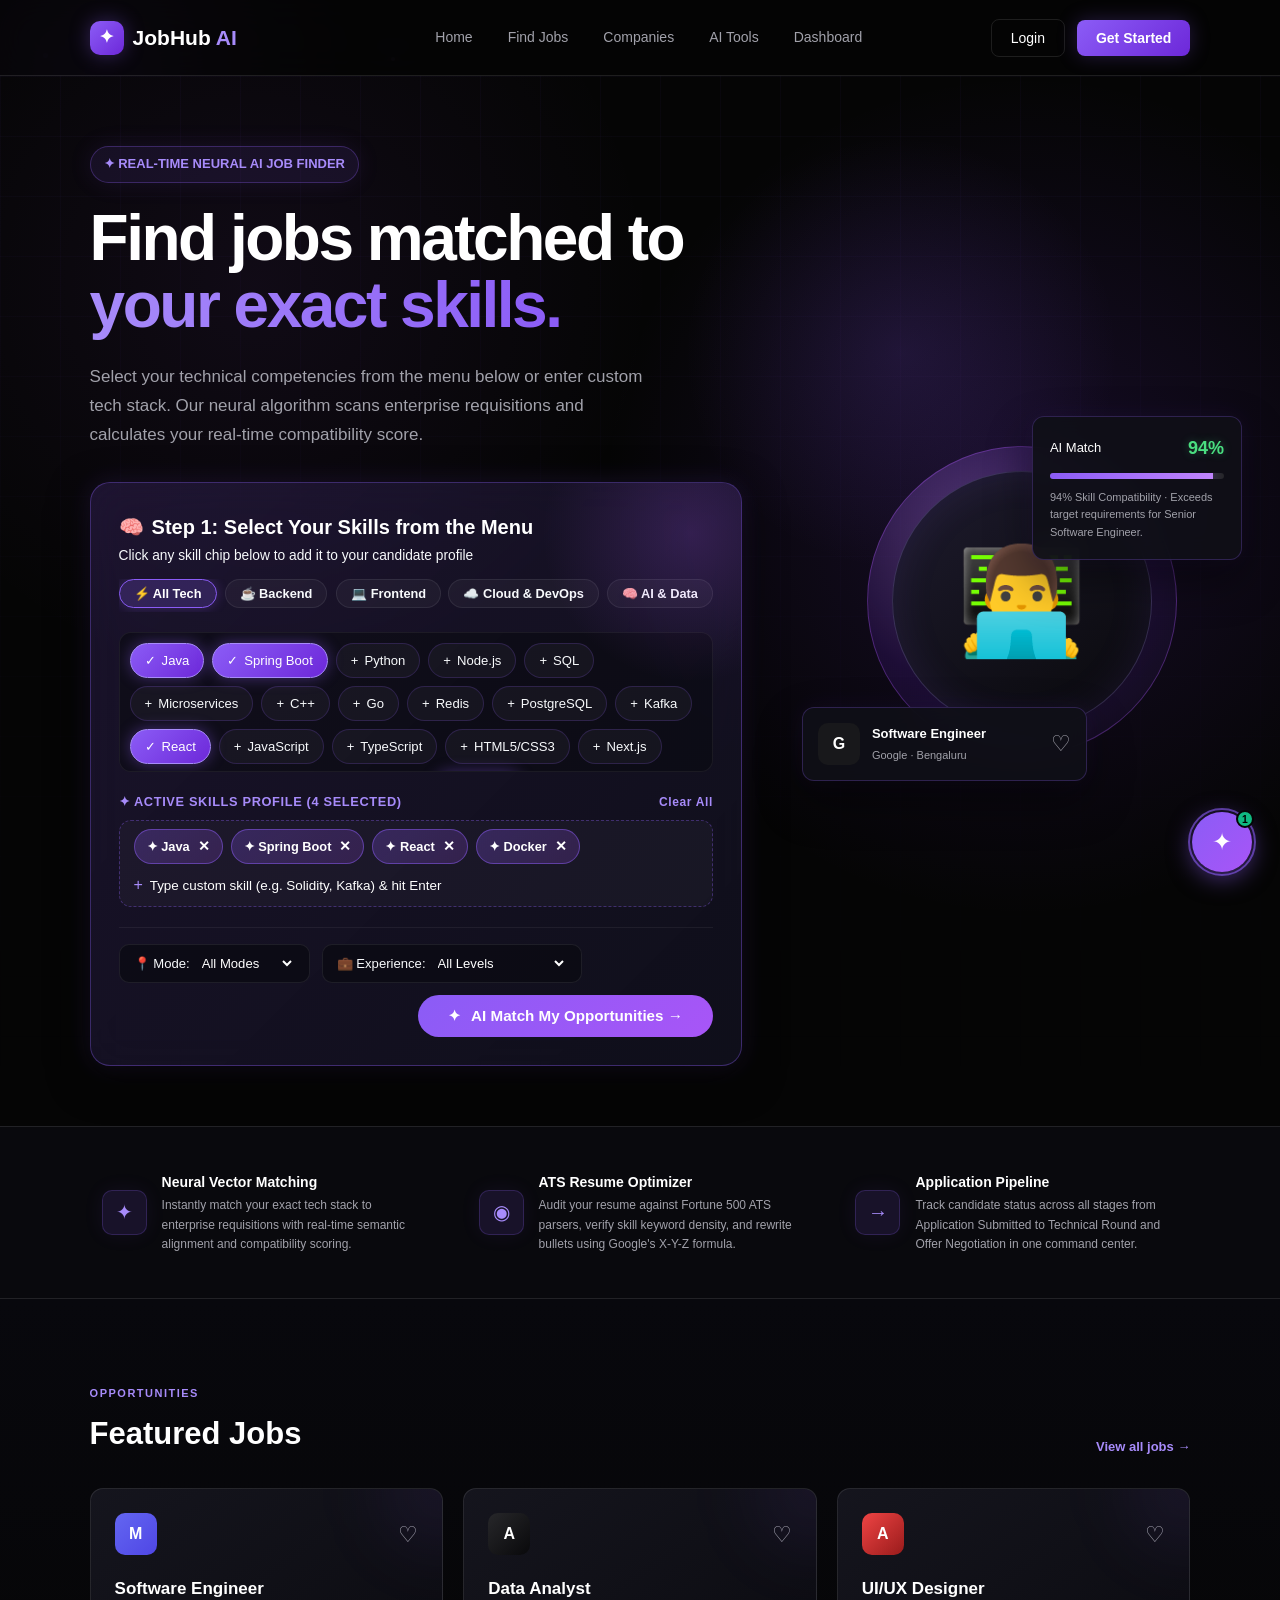
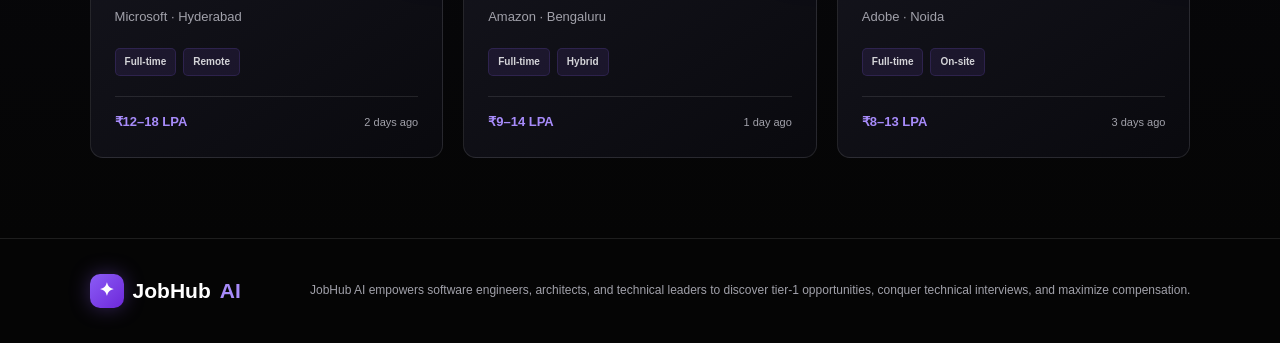
==== commit da375aeb: "fix: replace hardcoded canned copy with dynamic bullet rewriter and professional portal copy" ====
--- a/FrontEnd/index.html
+++ b/FrontEnd/index.html
@@ -243,8 +243,7 @@
 
 
                     <p>
-                        You're a great match
-                        for this position.
+                        94% Skill Compatibility · Exceeds target requirements for Senior Software Engineer.
                     </p>
 
                 </div>
@@ -323,12 +322,11 @@
                 <div>
 
                     <h3>
-                        AI Job Matching
+                        Neural Vector Matching
                     </h3>
 
                     <p>
-                        Get jobs matched to your
-                        skills and career goals.
+                        Instantly match your exact tech stack to enterprise requisitions with real-time semantic alignment and compatibility scoring.
                     </p>
 
                 </div>
@@ -347,12 +345,11 @@
                 <div>
 
                     <h3>
-                        Smart Resume Analysis
+                        ATS Resume Optimizer
                     </h3>
 
                     <p>
-                        Improve your resume with
-                        intelligent insights.
+                        Audit your resume against Fortune 500 ATS parsers, verify skill keyword density, and rewrite bullets using Google's X-Y-Z formula.
                     </p>
 
                 </div>
@@ -371,12 +368,11 @@
                 <div>
 
                     <h3>
-                        Track Applications
+                        Application Pipeline
                     </h3>
 
                     <p>
-                        Manage your applications
-                        from one dashboard.
+                        Track candidate status across all stages from Application Submitted to Technical Round and Offer Negotiation in one command center.
                     </p>
 
                 </div>
@@ -617,8 +613,7 @@
 
 
         <p>
-            AI-powered opportunities for your
-            next career move.
+            JobHub AI empowers software engineers, architects, and technical leaders to discover tier-1 opportunities, conquer technical interviews, and maximize compensation.
         </p>
 
 
